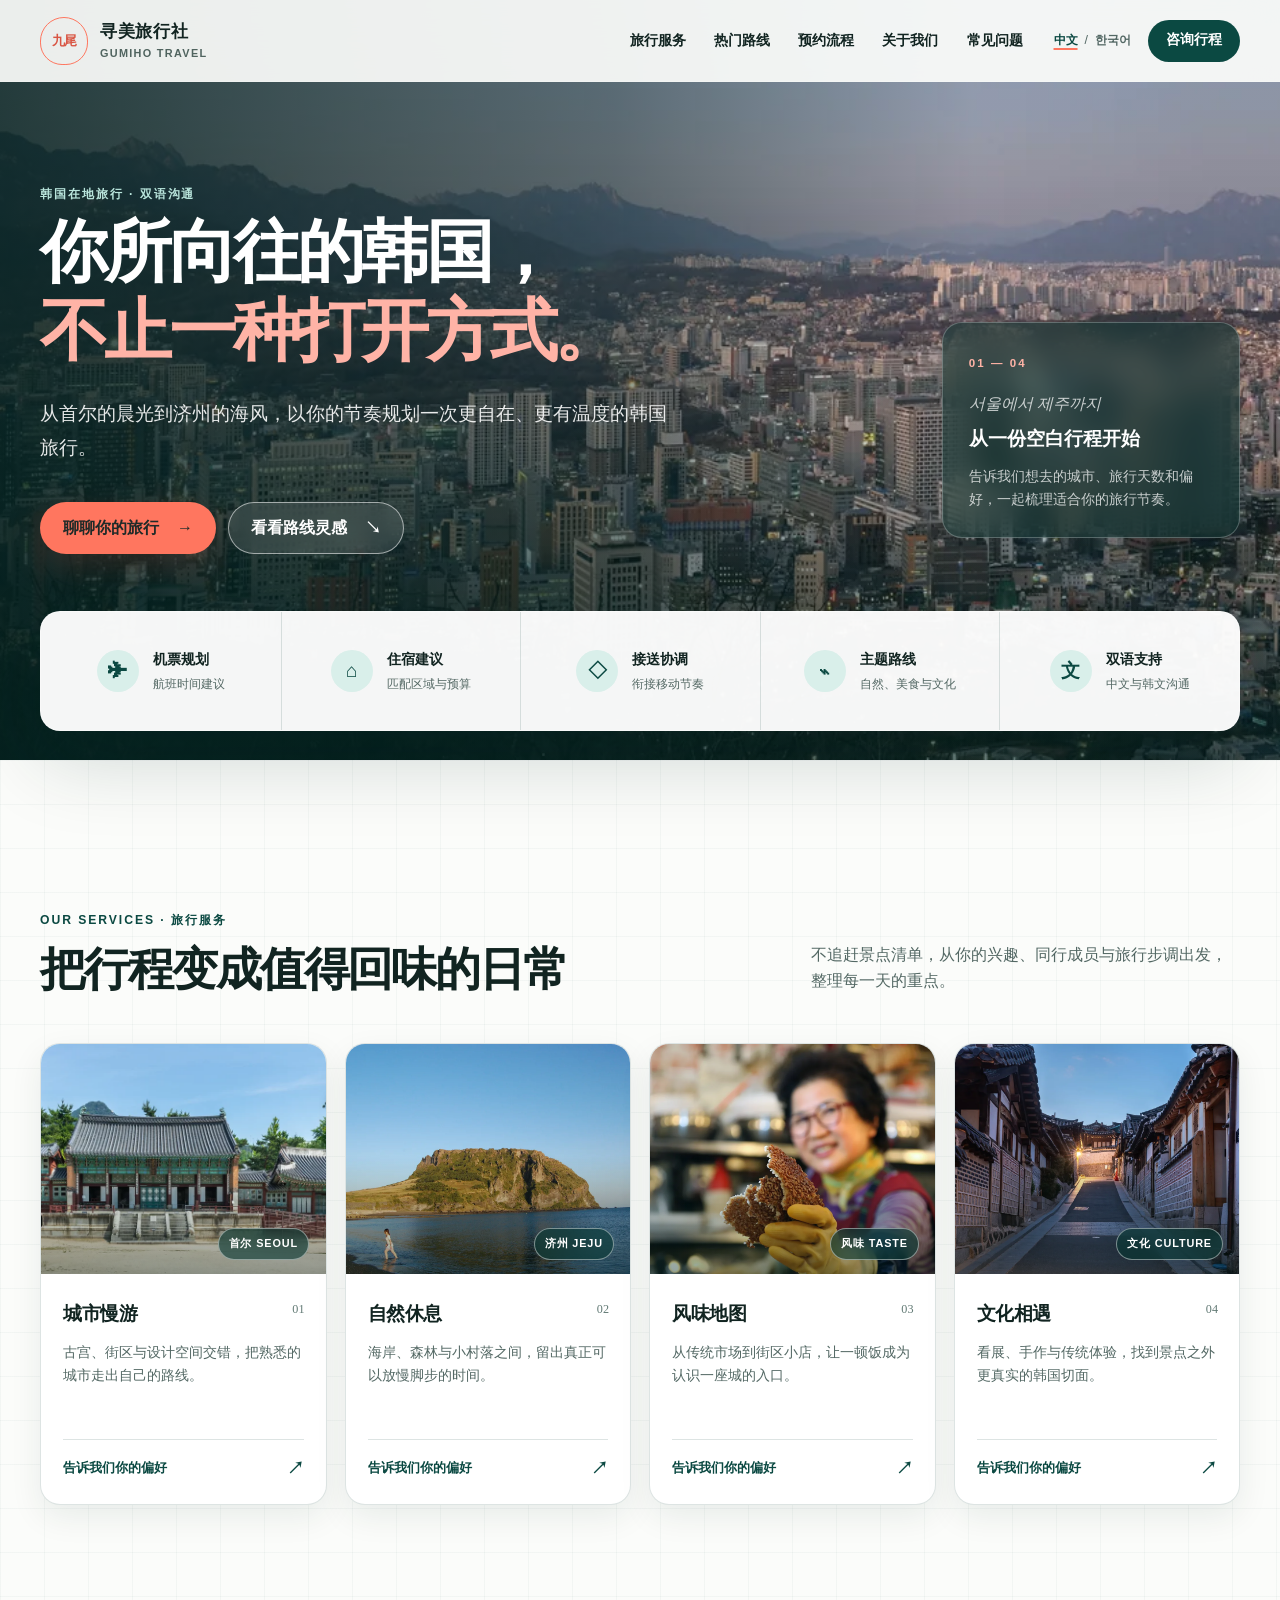
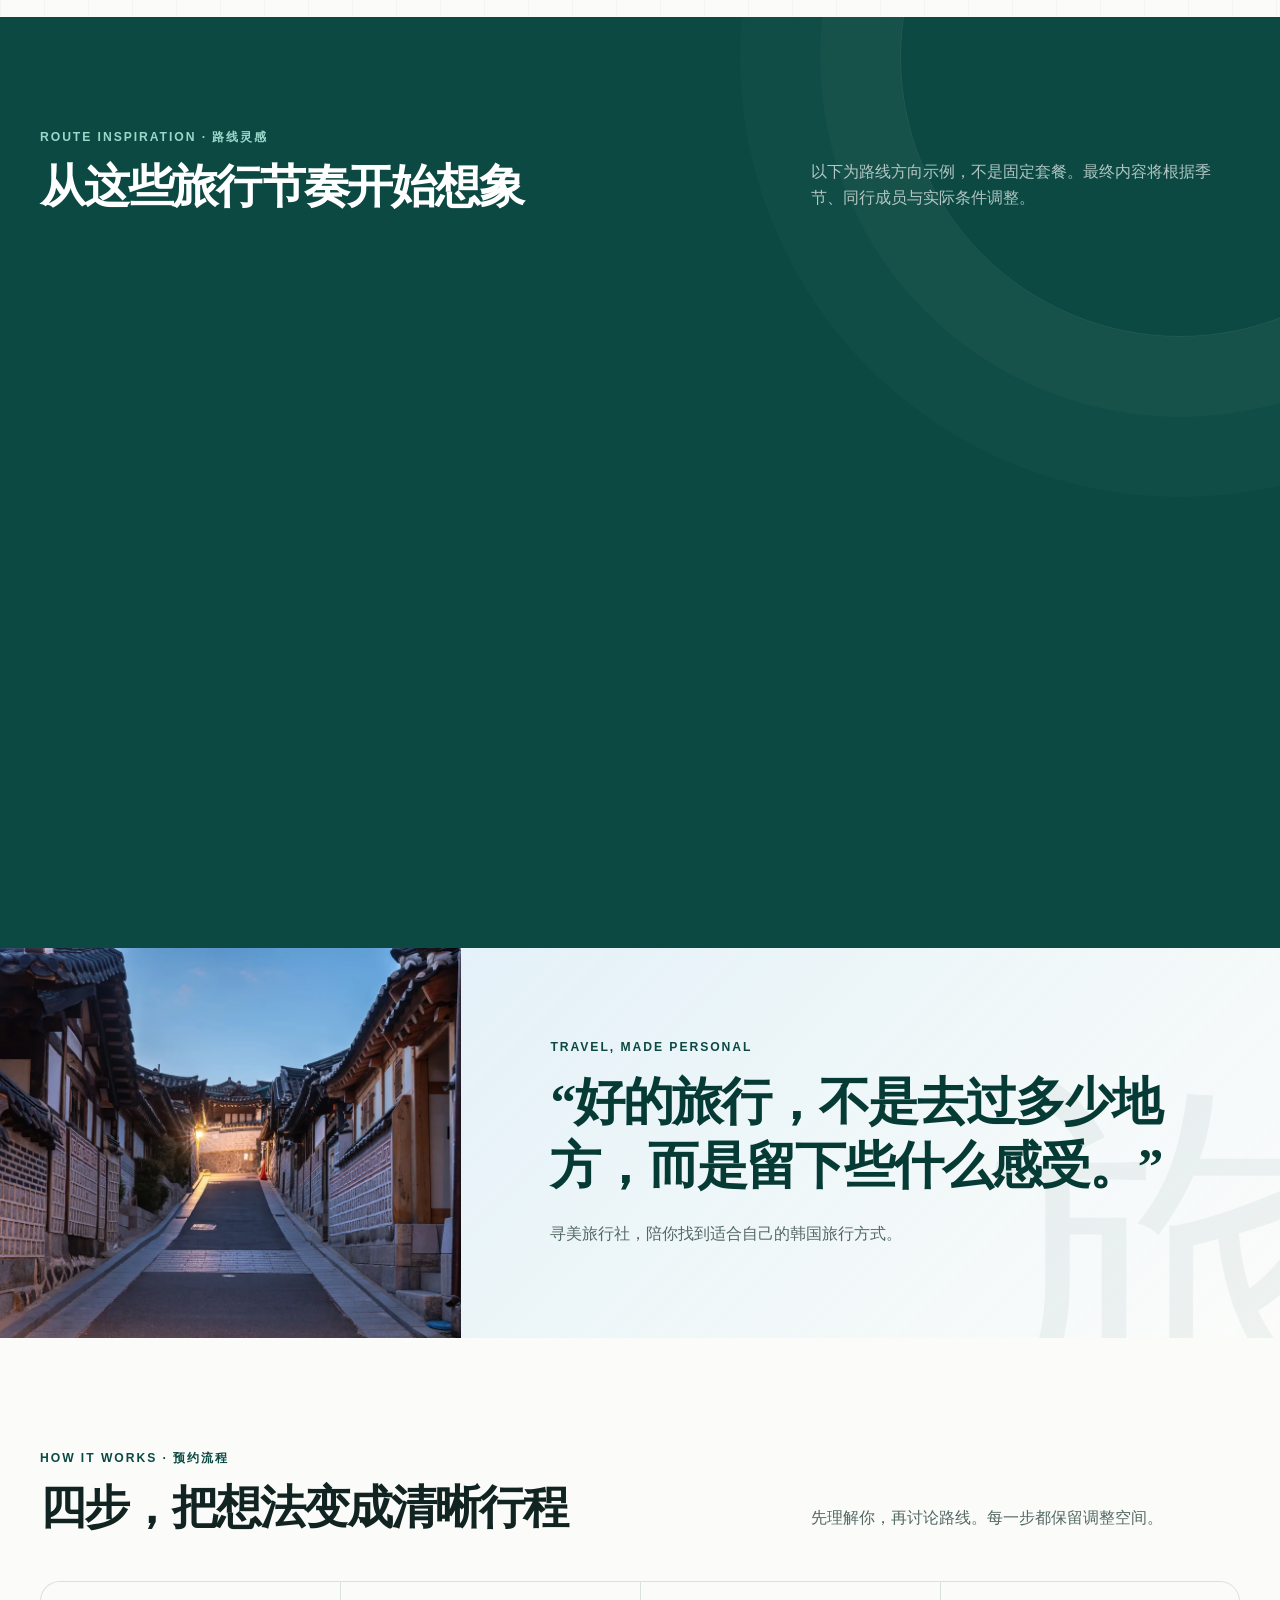
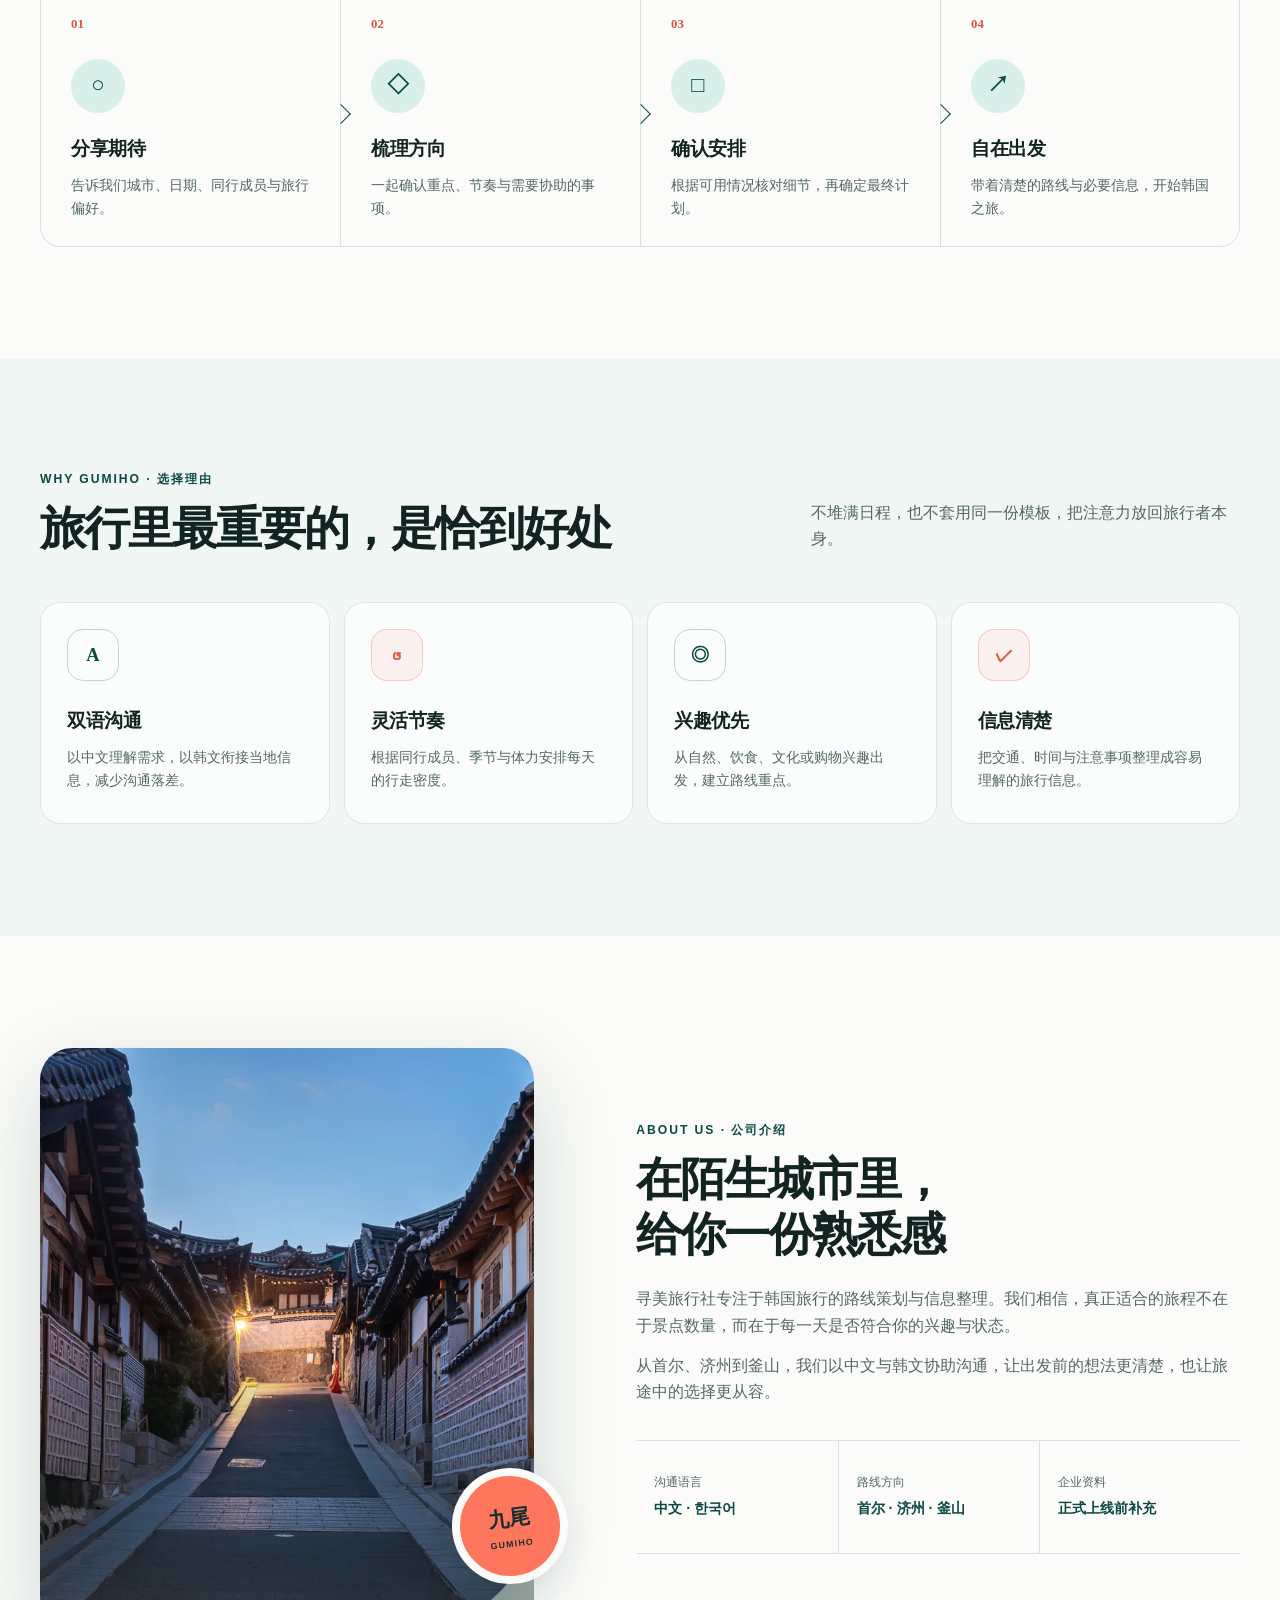
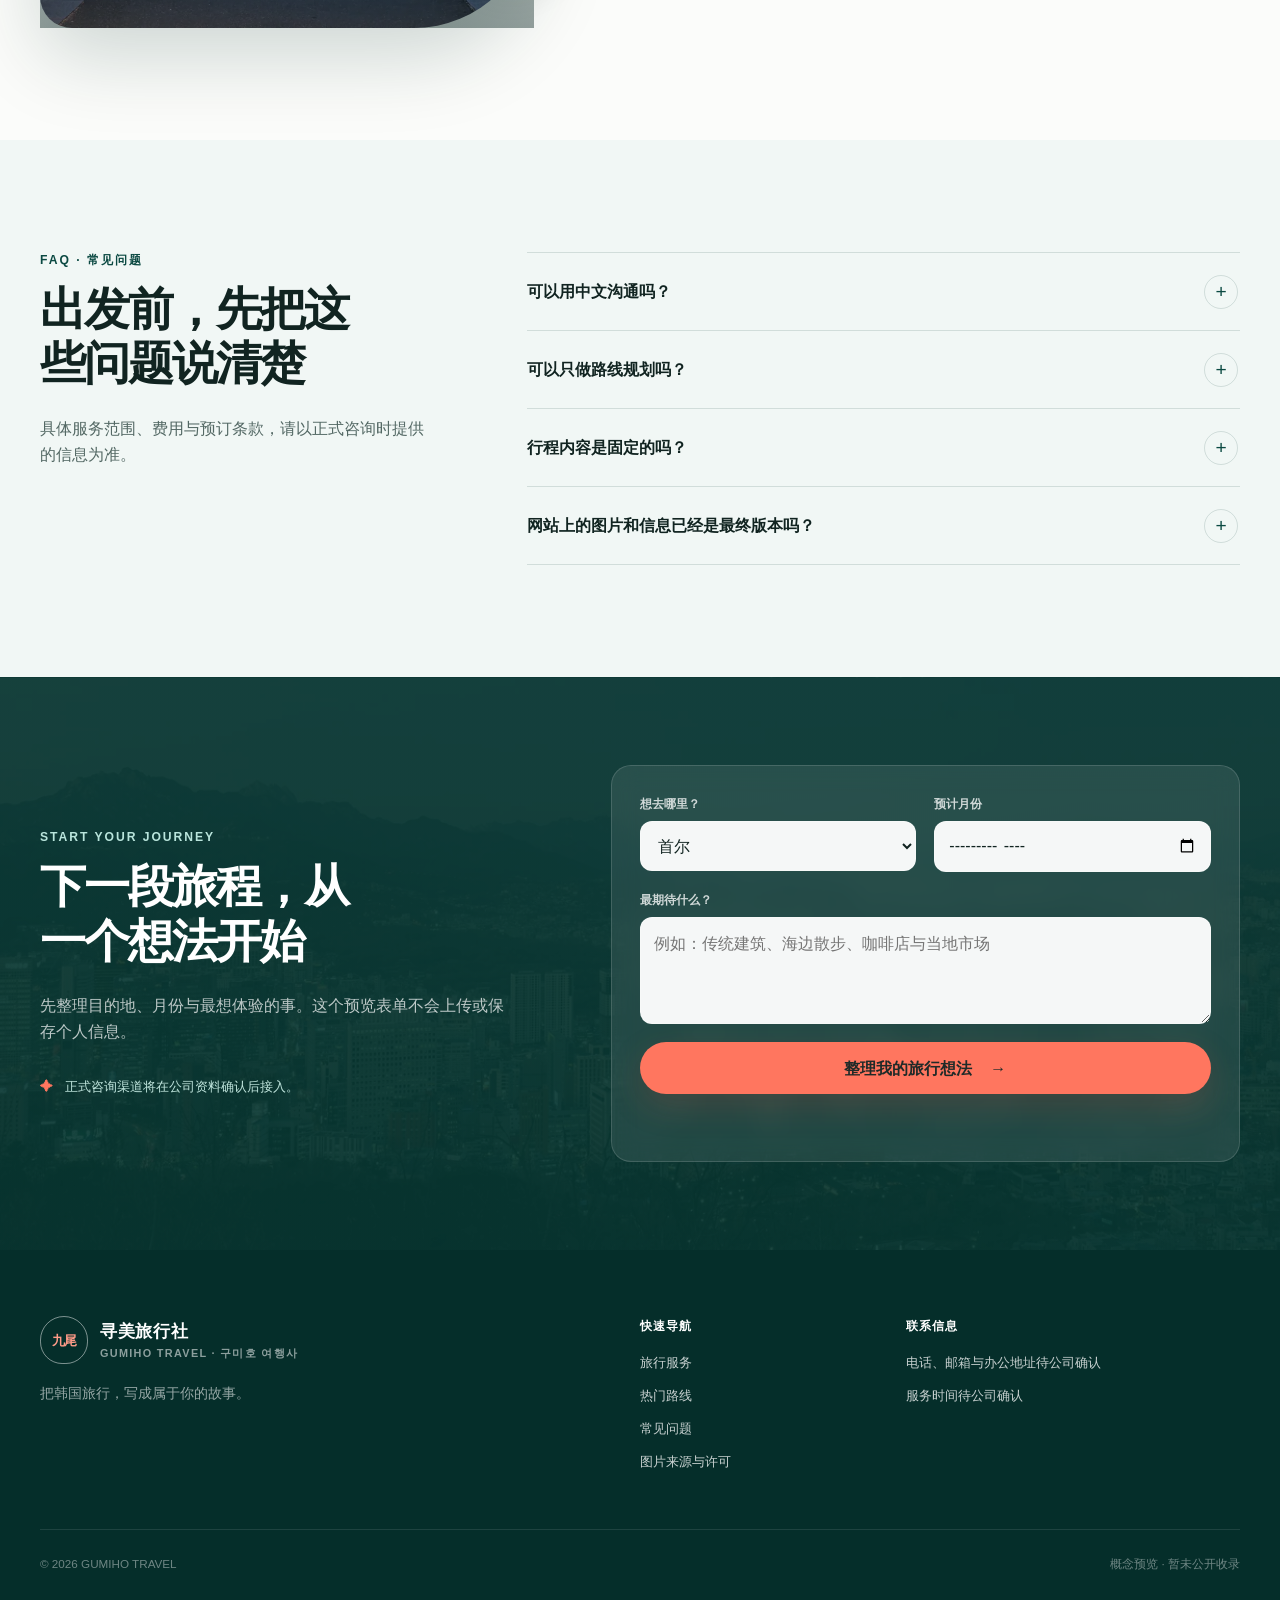
==== index.html @ 6b2706ff "Build bilingual GUMIHO travel homepage" ====
<!doctype html>
<html lang="zh-CN">
  <head>
    <meta charset="UTF-8" />
    <meta name="viewport" content="width=device-width, initial-scale=1" />
    <meta
      name="description"
      content="寻美旅行社韩国旅行概念网站：首尔、济州与釜山的双语定制行程灵感。"
    />
    <meta name="robots" content="noindex, nofollow" />
    <meta name="theme-color" content="#0b4942" />
    <title>寻美旅行社｜GUMIHO TRAVEL</title>
    <link rel="stylesheet" href="styles.css" />
    <script src="script.js" defer></script>
  </head>
  <body>
    <a class="skip-link" href="#main-content" data-i18n="skipLink">跳到主要内容</a>

    <header class="site-header" data-header>
      <div class="container header-inner">
        <a class="brand" href="#top" aria-label="寻美旅行社首页" data-i18n-aria="brandHome">
          <span class="brand-mark" aria-hidden="true">九尾</span>
          <span class="brand-copy">
            <strong data-i18n="brandName">寻美旅行社</strong>
            <span>GUMIHO TRAVEL</span>
          </span>
        </a>

        <nav class="desktop-nav" aria-label="主要导航" data-i18n-aria="mainNavigation">
          <a href="#services" data-i18n="navServices">旅行服务</a>
          <a href="#routes" data-i18n="navRoutes">热门路线</a>
          <a href="#process" data-i18n="navProcess">预约流程</a>
          <a href="#about" data-i18n="navAbout">关于我们</a>
          <a href="#faq" data-i18n="navFaq">常见问题</a>
        </nav>

        <div class="header-actions">
          <div class="language-switch" role="group" aria-label="语言选择" data-i18n-aria="languageChoice">
            <button type="button" class="language-button is-active" data-lang="zh" aria-pressed="true">
              中文
            </button>
            <span aria-hidden="true">/</span>
            <button type="button" class="language-button" data-lang="ko" aria-pressed="false">
              한국어
            </button>
          </div>
          <a class="button button--small button--dark header-cta" href="#contact" data-i18n="navConsult">
            咨询行程
          </a>
          <button
            class="menu-toggle"
            type="button"
            aria-expanded="false"
            aria-controls="mobile-menu"
            aria-label="打开菜单"
            data-i18n-aria="openMenu"
          >
            <span></span>
            <span></span>
            <span></span>
          </button>
        </div>
      </div>

      <nav class="mobile-menu" id="mobile-menu" aria-label="移动端导航" data-i18n-aria="mobileNavigation" hidden>
        <a href="#services" data-i18n="navServices">旅行服务</a>
        <a href="#routes" data-i18n="navRoutes">热门路线</a>
        <a href="#process" data-i18n="navProcess">预约流程</a>
        <a href="#about" data-i18n="navAbout">关于我们</a>
        <a href="#faq" data-i18n="navFaq">常见问题</a>
        <a href="#contact" data-i18n="navConsult">咨询行程</a>
      </nav>
    </header>

    <main id="main-content">
      <section class="hero" id="top" aria-labelledby="hero-title">
        <div class="hero-scrim"></div>
        <div class="container hero-grid">
          <div class="hero-copy reveal">
            <p class="eyebrow eyebrow--light" data-i18n="heroEyebrow">韩国在地旅行 · 双语沟通</p>
            <h1 id="hero-title">
              <span data-i18n="heroLine1">你所向往的韩国，</span>
              <span class="hero-accent" data-i18n="heroLine2">不止一种打开方式。</span>
            </h1>
            <p class="hero-lead" data-i18n="heroLead">
              从首尔的晨光到济州的海风，以你的节奏规划一次更自在、更有温度的韩国旅行。
            </p>
            <div class="hero-actions">
              <a class="button button--coral" href="#contact">
                <span data-i18n="heroPrimary">聊聊你的旅行</span>
                <span aria-hidden="true">→</span>
              </a>
              <a class="button button--glass" href="#routes">
                <span data-i18n="heroSecondary">看看路线灵感</span>
                <span aria-hidden="true">↘</span>
              </a>
            </div>
          </div>

          <aside class="hero-note reveal" aria-label="行程设计说明" data-i18n-aria="heroNoteLabel">
            <span class="hero-note__index">01 — 04</span>
            <p class="hero-note__script" aria-hidden="true">서울에서 제주까지</p>
            <strong data-i18n="heroNoteTitle">从一份空白行程开始</strong>
            <p data-i18n="heroNoteText">
              告诉我们想去的城市、旅行天数和偏好，一起梳理适合你的旅行节奏。
            </p>
          </aside>
        </div>

        <div class="container service-dock-wrap">
          <div class="service-dock" aria-label="服务概览" data-i18n-aria="serviceOverview">
            <div class="dock-item">
              <span class="dock-icon" aria-hidden="true">✈</span>
              <span><strong data-i18n="dockFlight">机票规划</strong><small data-i18n="dockFlightSub">航班时间建议</small></span>
            </div>
            <div class="dock-item">
              <span class="dock-icon" aria-hidden="true">⌂</span>
              <span><strong data-i18n="dockStay">住宿建议</strong><small data-i18n="dockStaySub">匹配区域与预算</small></span>
            </div>
            <div class="dock-item">
              <span class="dock-icon" aria-hidden="true">◇</span>
              <span><strong data-i18n="dockTransfer">接送协调</strong><small data-i18n="dockTransferSub">衔接移动节奏</small></span>
            </div>
            <div class="dock-item">
              <span class="dock-icon" aria-hidden="true">⌁</span>
              <span><strong data-i18n="dockTheme">主题路线</strong><small data-i18n="dockThemeSub">自然、美食与文化</small></span>
            </div>
            <div class="dock-item">
              <span class="dock-icon" aria-hidden="true">文</span>
              <span><strong data-i18n="dockLanguage">双语支持</strong><small data-i18n="dockLanguageSub">中文与韩文沟通</small></span>
            </div>
          </div>
        </div>
      </section>

      <section class="section section--services" id="services" aria-labelledby="services-title">
        <div class="container">
          <div class="section-heading reveal">
            <div>
              <p class="eyebrow" data-i18n="servicesEyebrow">OUR SERVICES · 旅行服务</p>
              <h2 id="services-title" data-i18n="servicesTitle">把行程变成值得回味的日常</h2>
            </div>
            <p data-i18n="servicesIntro">
              不追赶景点清单，从你的兴趣、同行成员与旅行步调出发，整理每一天的重点。
            </p>
          </div>

          <div class="service-cards">
            <article class="service-card reveal">
              <div class="service-card__image photo photo--seoul" role="img" aria-label="首尔城市风景示意图" data-i18n-aria="imageSeoul">
                <span class="image-label" data-i18n="citySeoul">首尔 SEOUL</span>
              </div>
              <div class="service-card__body">
                <span class="card-number">01</span>
                <h3 data-i18n="serviceCityTitle">城市慢游</h3>
                <p data-i18n="serviceCityText">古宫、街区与设计空间交错，把熟悉的城市走出自己的路线。</p>
                <a href="#contact" class="text-link"><span data-i18n="serviceLink">告诉我们你的偏好</span><span aria-hidden="true">↗</span></a>
              </div>
            </article>

            <article class="service-card reveal">
              <div class="service-card__image photo photo--jeju" role="img" aria-label="济州海岸风景示意图" data-i18n-aria="imageJeju">
                <span class="image-label" data-i18n="cityJeju">济州 JEJU</span>
              </div>
              <div class="service-card__body">
                <span class="card-number">02</span>
                <h3 data-i18n="serviceNatureTitle">自然休息</h3>
                <p data-i18n="serviceNatureText">海岸、森林与小村落之间，留出真正可以放慢脚步的时间。</p>
                <a href="#contact" class="text-link"><span data-i18n="serviceLink">告诉我们你的偏好</span><span aria-hidden="true">↗</span></a>
              </div>
            </article>

            <article class="service-card reveal">
              <div class="service-card__image photo photo--food" role="img" aria-label="韩国街巷与餐食氛围示意图" data-i18n-aria="imageFood">
                <span class="image-label" data-i18n="themeTaste">风味 TASTE</span>
              </div>
              <div class="service-card__body">
                <span class="card-number">03</span>
                <h3 data-i18n="serviceTasteTitle">风味地图</h3>
                <p data-i18n="serviceTasteText">从传统市场到街区小店，让一顿饭成为认识一座城的入口。</p>
                <a href="#contact" class="text-link"><span data-i18n="serviceLink">告诉我们你的偏好</span><span aria-hidden="true">↗</span></a>
              </div>
            </article>

            <article class="service-card reveal">
              <div class="service-card__image photo photo--culture" role="img" aria-label="韩国传统建筑与文化体验示意图" data-i18n-aria="imageCulture">
                <span class="image-label" data-i18n="themeCulture">文化 CULTURE</span>
              </div>
              <div class="service-card__body">
                <span class="card-number">04</span>
                <h3 data-i18n="serviceCultureTitle">文化相遇</h3>
                <p data-i18n="serviceCultureText">看展、手作与传统体验，找到景点之外更真实的韩国切面。</p>
                <a href="#contact" class="text-link"><span data-i18n="serviceLink">告诉我们你的偏好</span><span aria-hidden="true">↗</span></a>
              </div>
            </article>
          </div>
        </div>
      </section>

      <section class="section section--routes" id="routes" aria-labelledby="routes-title">
        <div class="container">
          <div class="section-heading section-heading--routes reveal">
            <div>
              <p class="eyebrow" data-i18n="routesEyebrow">ROUTE INSPIRATION · 路线灵感</p>
              <h2 id="routes-title" data-i18n="routesTitle">从这些旅行节奏开始想象</h2>
            </div>
            <p data-i18n="routesIntro">
              以下为路线方向示例，不是固定套餐。最终内容将根据季节、同行成员与实际条件调整。
            </p>
          </div>

          <div class="route-grid">
            <article class="route-card route-card--large reveal">
              <div class="route-card__image photo photo--palace" role="img" aria-label="首尔宫殿与城市路线示意图" data-i18n-aria="routeImageSeoul"></div>
              <div class="route-card__content">
                <div class="route-meta">
                  <span data-i18n="routeSeoulMeta">首尔 · 4日节奏示例</span>
                  <span>SEOUL</span>
                </div>
                <h3 data-i18n="routeSeoulTitle">城市与传统，刚好相遇</h3>
                <p data-i18n="routeSeoulText">古宫散步、街区咖啡、设计小店与汉江黄昏，在新与旧之间自由切换。</p>
                <ul class="route-tags" aria-label="路线主题" data-i18n-aria="routeThemes">
                  <li data-i18n="tagArchitecture">建筑</li>
                  <li data-i18n="tagNeighborhood">街区</li>
                  <li data-i18n="tagDesign">设计</li>
                </ul>
              </div>
            </article>

            <article class="route-card reveal">
              <div class="route-card__image photo photo--coast" role="img" aria-label="济州海岸路线示意图" data-i18n-aria="routeImageJeju"></div>
              <div class="route-card__content">
                <div class="route-meta">
                  <span data-i18n="routeJejuMeta">济州 · 4日节奏示例</span>
                  <span>JEJU</span>
                </div>
                <h3 data-i18n="routeJejuTitle">把日程交给海风</h3>
                <p data-i18n="routeJejuText">沿海散步、自然风景与安静小店，给身体和心情都留一点空白。</p>
                <ul class="route-tags" aria-label="路线主题" data-i18n-aria="routeThemes">
                  <li data-i18n="tagNature">自然</li>
                  <li data-i18n="tagWalk">徒步</li>
                  <li data-i18n="tagRelax">放松</li>
                </ul>
              </div>
            </article>

            <article class="route-card reveal">
              <div class="route-card__image photo photo--food" role="img" aria-label="韩国传统市场与美食路线示意图" data-i18n-aria="routeImageBusan"></div>
              <div class="route-card__content">
                <div class="route-meta">
                  <span data-i18n="routeBusanMeta">首尔 · 2日主题示例</span>
                  <span>SEOUL</span>
                </div>
                <h3 data-i18n="routeBusanTitle">在市场与夜色里开胃</h3>
                <p data-i18n="routeBusanText">传统市场、街区小店与夜间散步，用味觉记住首尔最鲜活的一面。</p>
                <ul class="route-tags" aria-label="路线主题" data-i18n-aria="routeThemes">
                  <li data-i18n="tagLocal">在地</li>
                  <li data-i18n="tagFood">美食</li>
                  <li data-i18n="tagMarket">市场</li>
                </ul>
              </div>
            </article>
          </div>
        </div>
      </section>

      <section class="quote-band" aria-label="品牌理念" data-i18n-aria="brandIdea">
        <div class="quote-band__image photo photo--hanok" role="img" aria-label="韩国传统建筑示意图" data-i18n-aria="imageHanok"></div>
        <div class="quote-band__content">
          <p class="eyebrow" data-i18n="quoteEyebrow">TRAVEL, MADE PERSONAL</p>
          <blockquote data-i18n="quoteText">“好的旅行，不是去过多少地方，而是留下些什么感受。”</blockquote>
          <p data-i18n="quoteSub">寻美旅行社，陪你找到适合自己的韩国旅行方式。</p>
        </div>
      </section>

      <section class="section section--process" id="process" aria-labelledby="process-title">
        <div class="container">
          <div class="section-heading reveal">
            <div>
              <p class="eyebrow" data-i18n="processEyebrow">HOW IT WORKS · 预约流程</p>
              <h2 id="process-title" data-i18n="processTitle">四步，把想法变成清晰行程</h2>
            </div>
            <p data-i18n="processIntro">先理解你，再讨论路线。每一步都保留调整空间。</p>
          </div>

          <ol class="process-list">
            <li class="process-step reveal">
              <span class="process-number">01</span>
              <span class="process-symbol" aria-hidden="true">○</span>
              <h3 data-i18n="process1Title">分享期待</h3>
              <p data-i18n="process1Text">告诉我们城市、日期、同行成员与旅行偏好。</p>
            </li>
            <li class="process-step reveal">
              <span class="process-number">02</span>
              <span class="process-symbol" aria-hidden="true">◇</span>
              <h3 data-i18n="process2Title">梳理方向</h3>
              <p data-i18n="process2Text">一起确认重点、节奏与需要协助的事项。</p>
            </li>
            <li class="process-step reveal">
              <span class="process-number">03</span>
              <span class="process-symbol" aria-hidden="true">□</span>
              <h3 data-i18n="process3Title">确认安排</h3>
              <p data-i18n="process3Text">根据可用情况核对细节，再确定最终计划。</p>
            </li>
            <li class="process-step reveal">
              <span class="process-number">04</span>
              <span class="process-symbol" aria-hidden="true">↗</span>
              <h3 data-i18n="process4Title">自在出发</h3>
              <p data-i18n="process4Text">带着清楚的路线与必要信息，开始韩国之旅。</p>
            </li>
          </ol>
        </div>
      </section>

      <section class="section section--reasons" aria-labelledby="reasons-title">
        <div class="container">
          <div class="section-heading reveal">
            <div>
              <p class="eyebrow" data-i18n="reasonsEyebrow">WHY GUMIHO · 选择理由</p>
              <h2 id="reasons-title" data-i18n="reasonsTitle">旅行里最重要的，是恰到好处</h2>
            </div>
            <p data-i18n="reasonsIntro">不堆满日程，也不套用同一份模板，把注意力放回旅行者本身。</p>
          </div>

          <div class="reason-grid">
            <article class="reason-card reveal">
              <span class="reason-icon" aria-hidden="true">A</span>
              <h3 data-i18n="reason1Title">双语沟通</h3>
              <p data-i18n="reason1Text">以中文理解需求，以韩文衔接当地信息，减少沟通落差。</p>
            </article>
            <article class="reason-card reveal">
              <span class="reason-icon" aria-hidden="true">↺</span>
              <h3 data-i18n="reason2Title">灵活节奏</h3>
              <p data-i18n="reason2Text">根据同行成员、季节与体力安排每天的行走密度。</p>
            </article>
            <article class="reason-card reveal">
              <span class="reason-icon" aria-hidden="true">◎</span>
              <h3 data-i18n="reason3Title">兴趣优先</h3>
              <p data-i18n="reason3Text">从自然、饮食、文化或购物兴趣出发，建立路线重点。</p>
            </article>
            <article class="reason-card reveal">
              <span class="reason-icon" aria-hidden="true">✓</span>
              <h3 data-i18n="reason4Title">信息清楚</h3>
              <p data-i18n="reason4Text">把交通、时间与注意事项整理成容易理解的旅行信息。</p>
            </article>
          </div>
        </div>
      </section>

      <section class="section section--about" id="about" aria-labelledby="about-title">
        <div class="container about-grid">
          <div class="about-image-wrap reveal">
            <div class="about-image photo photo--about" role="img" aria-label="首尔街区旅行氛围示意图" data-i18n-aria="imageAbout"></div>
            <div class="about-seal" aria-hidden="true">
              <span>九尾</span>
              <small>GUMIHO</small>
            </div>
          </div>
          <div class="about-copy reveal">
            <p class="eyebrow" data-i18n="aboutEyebrow">ABOUT US · 公司介绍</p>
            <h2 id="about-title" data-i18n="aboutTitle">在陌生城市里，给你一份熟悉感</h2>
            <p data-i18n="aboutText1">
              寻美旅行社专注于韩国旅行的路线策划与信息整理。我们相信，真正适合的旅程不在于景点数量，而在于每一天是否符合你的兴趣与状态。
            </p>
            <p data-i18n="aboutText2">
              从首尔、济州到釜山，我们以中文与韩文协助沟通，让出发前的想法更清楚，也让旅途中的选择更从容。
            </p>
            <div class="about-facts" aria-label="服务信息" data-i18n-aria="serviceInfo">
              <div>
                <span data-i18n="factLanguageLabel">沟通语言</span>
                <strong data-i18n="factLanguageValue">中文 · 한국어</strong>
              </div>
              <div>
                <span data-i18n="factAreaLabel">路线方向</span>
                <strong data-i18n="factAreaValue">首尔 · 济州 · 釜山</strong>
              </div>
              <div>
                <span data-i18n="factContactLabel">企业资料</span>
                <strong data-i18n="factContactValue">正式上线前补充</strong>
              </div>
            </div>
          </div>
        </div>
      </section>

      <section class="section section--faq" id="faq" aria-labelledby="faq-title">
        <div class="container faq-grid">
          <div class="faq-heading reveal">
            <p class="eyebrow" data-i18n="faqEyebrow">FAQ · 常见问题</p>
            <h2 id="faq-title" data-i18n="faqTitle">出发前，先把这些问题说清楚</h2>
            <p data-i18n="faqIntro">具体服务范围、费用与预订条款，请以正式咨询时提供的信息为准。</p>
          </div>
          <div class="faq-list reveal">
            <details>
              <summary data-i18n="faq1Question">可以用中文沟通吗？</summary>
              <p data-i18n="faq1Answer">可以。网站与咨询流程计划提供中文和韩文沟通支持，具体方式将在正式上线时公布。</p>
            </details>
            <details>
              <summary data-i18n="faq2Question">可以只做路线规划吗？</summary>
              <p data-i18n="faq2Answer">可以先说明需要协助的范围，我们会根据实际服务内容确认是否适合承接。</p>
            </details>
            <details>
              <summary data-i18n="faq3Question">行程内容是固定的吗？</summary>
              <p data-i18n="faq3Answer">不是。页面中的路线仅作灵感展示，实际安排会根据季节、可用情况和个人偏好调整。</p>
            </details>
            <details>
              <summary data-i18n="faq4Question">网站上的图片和信息已经是最终版本吗？</summary>
              <p data-i18n="faq4Answer">目前是概念预览。企业资料、联系方式、服务条款与授权图片会在正式发布前完成核对与替换。</p>
            </details>
          </div>
        </div>
      </section>

      <section class="section section--contact" id="contact" aria-labelledby="contact-title">
        <div class="container contact-shell reveal">
          <div class="contact-copy">
            <p class="eyebrow eyebrow--light" data-i18n="contactEyebrow">START YOUR JOURNEY</p>
            <h2 id="contact-title" data-i18n="contactTitle">下一段旅程，从一个想法开始</h2>
            <p data-i18n="contactText">
              先整理目的地、月份与最想体验的事。这个预览表单不会上传或保存个人信息。
            </p>
            <div class="contact-note">
              <span aria-hidden="true">✦</span>
              <span data-i18n="contactNote">正式咨询渠道将在公司资料确认后接入。</span>
            </div>
          </div>

          <form class="inquiry-form" id="inquiry-form">
            <div class="form-field">
              <label for="destination" data-i18n="formDestination">想去哪里？</label>
              <select id="destination" name="destination">
                <option value="seoul" data-i18n="formDestinationSeoul">首尔</option>
                <option value="jeju" data-i18n="formDestinationJeju">济州</option>
                <option value="busan" data-i18n="formDestinationBusan">釜山</option>
                <option value="multi" data-i18n="formDestinationMulti">多城市</option>
                <option value="unsure" data-i18n="formDestinationUnsure">还没决定</option>
              </select>
            </div>
            <div class="form-field">
              <label for="travel-month" data-i18n="formMonth">预计月份</label>
              <input id="travel-month" name="travel-month" type="month" />
            </div>
            <div class="form-field form-field--wide">
              <label for="interests" data-i18n="formInterests">最期待什么？</label>
              <textarea
                id="interests"
                name="interests"
                rows="3"
                maxlength="180"
                placeholder="例如：传统建筑、海边散步、咖啡店与当地市场"
                data-i18n-placeholder="formInterestsPlaceholder"
              ></textarea>
            </div>
            <button class="button button--coral form-submit" type="submit">
              <span data-i18n="formSubmit">整理我的旅行想法</span>
              <span aria-hidden="true">→</span>
            </button>
            <p class="form-status" id="form-status" role="status" aria-live="polite"></p>
          </form>
        </div>
      </section>
    </main>

    <footer class="site-footer">
      <div class="container footer-grid">
        <div>
          <a class="brand brand--footer" href="#top" aria-label="寻美旅行社首页" data-i18n-aria="brandHome">
            <span class="brand-mark brand-mark--footer" aria-hidden="true">九尾</span>
            <span class="brand-copy">
              <strong data-i18n="brandName">寻美旅行社</strong>
              <span>GUMIHO TRAVEL · 구미호 여행사</span>
            </span>
          </a>
          <p class="footer-tagline" data-i18n="footerTagline">把韩国旅行，写成属于你的故事。</p>
        </div>
        <div class="footer-column">
          <strong data-i18n="footerNavigate">快速导航</strong>
          <a href="#services" data-i18n="navServices">旅行服务</a>
          <a href="#routes" data-i18n="navRoutes">热门路线</a>
          <a href="#faq" data-i18n="navFaq">常见问题</a>
          <a href="ATTRIBUTIONS.md" data-i18n="footerCredits">图片来源与许可</a>
        </div>
        <div class="footer-column">
          <strong data-i18n="footerContact">联系信息</strong>
          <span data-i18n="footerContactPending">电话、邮箱与办公地址待公司确认</span>
          <span data-i18n="footerHoursPending">服务时间待公司确认</span>
        </div>
      </div>
      <div class="container footer-bottom">
        <span>© <span id="current-year"></span> GUMIHO TRAVEL</span>
        <span data-i18n="footerPreview">概念预览 · 暂未公开收录</span>
      </div>
    </footer>
  </body>
</html>
---- styles.css ----
/*
 * Image assets live in assets/images/ and are intentionally centralized here.
 * Replace these variables with the company's licensed final photography before launch.
 */
:root {
  --ink: #112421;
  --ink-soft: #536864;
  --paper: #fbfcfa;
  --paper-soft: #f1f7f5;
  --jade: #0b4942;
  --jade-deep: #063a35;
  --jade-light: #d9efea;
  --coral: #ff765f;
  --coral-deep: #d95543;
  --sky: #dfeff8;
  --line: rgba(14, 65, 59, 0.14);
  --white: #ffffff;
  --shadow-sm: 0 12px 32px rgba(8, 48, 43, 0.08);
  --shadow-lg: 0 28px 80px rgba(4, 44, 40, 0.18);
  --radius-sm: 12px;
  --radius-md: 20px;
  --radius-lg: 32px;
  --container: 1200px;
  --header-height: 82px;

  --image-hero: url("assets/images/seoul-hero.webp");
  --image-seoul: url("assets/images/gyeongbokgung.webp");
  --image-jeju: url("assets/images/jeju-seongsan.webp");
  --image-food: url("assets/images/gwangjang-market.webp");
  --image-culture: url("assets/images/bukchon-hanok.webp");
}

*,
*::before,
*::after {
  box-sizing: border-box;
}

html {
  scroll-behavior: smooth;
  scroll-padding-top: calc(var(--header-height) + 20px);
}

body {
  margin: 0;
  min-width: 320px;
  background: var(--paper);
  color: var(--ink);
  font-family:
    "Pretendard", "Noto Sans KR", "Noto Sans SC", "Microsoft YaHei",
    "Malgun Gothic", -apple-system, BlinkMacSystemFont, "Segoe UI", sans-serif;
  font-size: 1rem;
  line-height: 1.65;
  -webkit-font-smoothing: antialiased;
  text-rendering: optimizeLegibility;
}

body.menu-open {
  overflow: hidden;
}

a {
  color: inherit;
  text-decoration: none;
}

button,
input,
select,
textarea {
  color: inherit;
  font: inherit;
}

button,
select {
  cursor: pointer;
}

img {
  max-width: 100%;
}

:focus-visible {
  outline: 3px solid rgba(255, 118, 95, 0.82);
  outline-offset: 4px;
}

.skip-link {
  position: fixed;
  z-index: 999;
  top: 12px;
  left: 12px;
  padding: 10px 16px;
  border-radius: 8px;
  background: var(--ink);
  color: var(--white);
  transform: translateY(-150%);
  transition: transform 180ms ease;
}

.skip-link:focus {
  transform: translateY(0);
}

.container {
  width: min(calc(100% - 48px), var(--container));
  margin-inline: auto;
}

.site-header {
  position: fixed;
  z-index: 100;
  inset: 0 0 auto;
  height: var(--header-height);
  border-bottom: 1px solid rgba(255, 255, 255, 0.16);
  background: rgba(251, 252, 250, 0.93);
  backdrop-filter: blur(18px);
  transition:
    box-shadow 180ms ease,
    background-color 180ms ease;
}

.site-header.is-scrolled {
  background: rgba(251, 252, 250, 0.98);
  box-shadow: 0 8px 28px rgba(8, 53, 48, 0.09);
}

.header-inner {
  display: flex;
  height: 100%;
  align-items: center;
  justify-content: space-between;
  gap: 28px;
}

.brand {
  display: inline-flex;
  flex: 0 0 auto;
  align-items: center;
  gap: 12px;
}

.brand-mark {
  display: grid;
  width: 48px;
  height: 48px;
  place-items: center;
  border: 1px solid var(--coral);
  border-radius: 50% 50% 46% 46%;
  color: var(--coral-deep);
  font-family: Georgia, "Times New Roman", serif;
  font-size: 0.82rem;
  font-weight: 700;
  letter-spacing: -0.08em;
}

.brand-copy {
  display: flex;
  flex-direction: column;
  line-height: 1.15;
}

.brand-copy strong {
  font-size: 1.08rem;
  letter-spacing: 0.04em;
}

.brand-copy span {
  margin-top: 5px;
  color: #50645f;
  font-size: 0.68rem;
  font-weight: 700;
  letter-spacing: 0.12em;
}

.desktop-nav {
  display: flex;
  align-items: center;
  gap: clamp(18px, 2.2vw, 32px);
  margin-left: auto;
  font-size: 0.9rem;
  font-weight: 700;
}

.desktop-nav a {
  position: relative;
  padding-block: 9px;
}

.desktop-nav a::after {
  position: absolute;
  right: 0;
  bottom: 4px;
  left: 0;
  height: 2px;
  background: var(--coral);
  content: "";
  transform: scaleX(0);
  transform-origin: right;
  transition: transform 180ms ease;
}

.desktop-nav a:hover::after,
.desktop-nav a:focus-visible::after {
  transform: scaleX(1);
  transform-origin: left;
}

.header-actions {
  display: flex;
  flex: 0 0 auto;
  align-items: center;
  gap: 14px;
}

.language-switch {
  display: flex;
  align-items: center;
  gap: 4px;
  color: #536864;
  font-size: 0.78rem;
}

.language-button {
  min-width: 30px;
  padding: 6px 3px;
  border: 0;
  background: transparent;
  color: inherit;
  font-weight: 700;
}

.language-button.is-active {
  color: var(--jade);
  text-decoration: underline;
  text-decoration-color: var(--coral);
  text-decoration-thickness: 2px;
  text-underline-offset: 4px;
}

.button {
  display: inline-flex;
  min-height: 52px;
  align-items: center;
  justify-content: center;
  gap: 18px;
  padding: 13px 22px;
  border: 1px solid transparent;
  border-radius: 999px;
  font-weight: 800;
  line-height: 1.2;
  transition:
    transform 180ms ease,
    box-shadow 180ms ease,
    background-color 180ms ease,
    border-color 180ms ease;
}

.button:hover {
  transform: translateY(-2px);
}

.button--small {
  min-height: 42px;
  padding: 10px 17px;
  font-size: 0.86rem;
}

.button--dark {
  background: var(--jade);
  color: var(--white);
}

.button--dark:hover {
  background: var(--jade-deep);
  box-shadow: 0 10px 24px rgba(5, 61, 55, 0.2);
}

.button--coral {
  background: var(--coral);
  color: #1f2a28;
  box-shadow: 0 12px 32px rgba(178, 70, 52, 0.22);
}

.button--coral:hover {
  background: #ff8a76;
  box-shadow: 0 16px 34px rgba(178, 70, 52, 0.28);
}

.button--glass {
  border-color: rgba(255, 255, 255, 0.54);
  background: rgba(255, 255, 255, 0.1);
  color: var(--white);
  backdrop-filter: blur(10px);
}

.button--glass:hover {
  background: rgba(255, 255, 255, 0.19);
}

.menu-toggle {
  display: none;
  width: 46px;
  height: 46px;
  padding: 11px;
  border: 0;
  border-radius: 50%;
  background: var(--jade);
}

.menu-toggle span {
  display: block;
  width: 100%;
  height: 2px;
  margin: 4px 0;
  background: var(--white);
  transition:
    transform 180ms ease,
    opacity 180ms ease;
}

.menu-toggle[aria-expanded="true"] span:first-child {
  transform: translateY(6px) rotate(45deg);
}

.menu-toggle[aria-expanded="true"] span:nth-child(2) {
  opacity: 0;
}

.menu-toggle[aria-expanded="true"] span:last-child {
  transform: translateY(-6px) rotate(-45deg);
}

.mobile-menu {
  position: fixed;
  z-index: 99;
  inset: var(--header-height) 0 0;
  padding: 32px 24px 44px;
  background: var(--paper);
  overflow-y: auto;
  overscroll-behavior: contain;
}

.mobile-menu[hidden] {
  display: none;
}

.mobile-menu a {
  display: flex;
  align-items: center;
  justify-content: space-between;
  padding: 17px 6px;
  border-bottom: 1px solid var(--line);
  font-size: 1.08rem;
  font-weight: 800;
}

.mobile-menu a::after {
  color: var(--coral);
  content: "↗";
}

.hero {
  position: relative;
  min-height: 760px;
  padding-top: var(--header-height);
  background-color: #143f3c;
  background-image: var(--image-hero);
  background-position: 50% 54%;
  background-size: cover;
  color: var(--white);
}

.hero-scrim {
  position: absolute;
  inset: 0;
  background:
    linear-gradient(90deg, rgba(4, 34, 32, 0.82) 0%, rgba(4, 34, 32, 0.45) 48%, rgba(4, 34, 32, 0.06) 76%),
    linear-gradient(0deg, rgba(4, 38, 35, 0.55) 0%, rgba(4, 38, 35, 0) 48%);
}

.hero-grid {
  position: relative;
  z-index: 1;
  display: grid;
  min-height: 590px;
  grid-template-columns: minmax(0, 1.45fr) minmax(260px, 0.55fr);
  align-items: center;
  gap: clamp(56px, 9vw, 128px);
  padding-block: 78px 92px;
}

.hero-copy {
  max-width: 720px;
}

.eyebrow {
  margin: 0 0 14px;
  color: var(--jade);
  font-size: 0.76rem;
  font-weight: 900;
  letter-spacing: 0.16em;
  line-height: 1.4;
  text-transform: uppercase;
}

.eyebrow--light {
  color: #b9e5dc;
}

.hero h1 {
  max-width: 780px;
  margin: 0;
  font-family:
    "Noto Serif KR", "Songti SC", SimSun, Georgia, serif;
  font-size: clamp(2.8rem, 5.3vw, 5.2rem);
  font-weight: 800;
  letter-spacing: -0.055em;
  line-height: 1.07;
  text-wrap: balance;
}

.hero h1 > span {
  display: block;
}

.hero-accent {
  margin-top: 6px;
  color: #ffb3a6;
}

.hero-lead {
  max-width: 630px;
  margin: 28px 0 0;
  color: rgba(255, 255, 255, 0.89);
  font-size: clamp(1rem, 1.7vw, 1.2rem);
  line-height: 1.8;
}

.hero-actions {
  display: flex;
  flex-wrap: wrap;
  gap: 12px;
  margin-top: 36px;
}

.hero-note {
  align-self: end;
  margin-bottom: 42px;
  padding: 26px;
  border: 1px solid rgba(255, 255, 255, 0.25);
  border-radius: var(--radius-md);
  background: rgba(5, 51, 47, 0.48);
  box-shadow: var(--shadow-lg);
  backdrop-filter: blur(14px);
}

.hero-note__index {
  color: #ffb3a6;
  font-size: 0.72rem;
  font-weight: 900;
  letter-spacing: 0.18em;
}

.hero-note__script {
  margin: 16px 0 6px;
  color: rgba(255, 255, 255, 0.74);
  font-family: Georgia, serif;
  font-size: 1rem;
  font-style: italic;
}

.hero-note strong {
  display: block;
  font-size: 1.18rem;
}

.hero-note > p:last-child {
  margin: 10px 0 0;
  color: rgba(255, 255, 255, 0.75);
  font-size: 0.88rem;
}

.service-dock-wrap {
  position: relative;
  z-index: 2;
}

.service-dock {
  position: absolute;
  right: 0;
  bottom: -59px;
  left: 0;
  display: grid;
  grid-template-columns: repeat(5, 1fr);
  overflow: hidden;
  border: 1px solid rgba(255, 255, 255, 0.4);
  border-radius: var(--radius-md);
  background: rgba(255, 255, 255, 0.96);
  color: var(--ink);
  box-shadow: var(--shadow-lg);
}

.dock-item {
  display: flex;
  min-height: 118px;
  align-items: center;
  justify-content: center;
  gap: 14px;
  padding: 20px 16px;
}

.dock-item + .dock-item {
  border-left: 1px solid var(--line);
}

.dock-icon {
  display: grid;
  width: 42px;
  height: 42px;
  flex: 0 0 auto;
  place-items: center;
  border-radius: 50%;
  background: var(--jade-light);
  color: var(--jade);
  font-size: 1.2rem;
  font-weight: 900;
}

.dock-item > span:last-child {
  display: flex;
  flex-direction: column;
}

.dock-item strong {
  font-size: 0.9rem;
}

.dock-item small {
  margin-top: 3px;
  color: var(--ink-soft);
  font-size: 0.72rem;
}

.section {
  position: relative;
  padding-block: 112px;
}

.section-heading {
  display: grid;
  grid-template-columns: minmax(0, 1.25fr) minmax(260px, 0.75fr);
  align-items: end;
  gap: 56px;
  margin-bottom: 46px;
}

.section-heading h2,
.about-copy h2,
.faq-heading h2,
.contact-copy h2 {
  max-width: 760px;
  margin: 0;
  font-family:
    "Noto Serif KR", "Songti SC", SimSun, Georgia, serif;
  font-size: clamp(2rem, 3.6vw, 3.35rem);
  letter-spacing: -0.045em;
  line-height: 1.18;
  text-wrap: balance;
}

.section-heading > p {
  margin: 0 0 4px;
  color: var(--ink-soft);
  font-size: 0.98rem;
}

.section--services {
  padding-top: 152px;
  background:
    linear-gradient(rgba(11, 73, 66, 0.035) 1px, transparent 1px),
    linear-gradient(90deg, rgba(11, 73, 66, 0.035) 1px, transparent 1px),
    var(--paper);
  background-size: 44px 44px;
}

.service-cards {
  display: grid;
  grid-template-columns: repeat(4, 1fr);
  gap: 18px;
}

.service-card {
  overflow: hidden;
  border: 1px solid var(--line);
  border-radius: var(--radius-md);
  background: var(--white);
  box-shadow: var(--shadow-sm);
  transition:
    transform 240ms ease,
    box-shadow 240ms ease;
}

.service-card:hover {
  transform: translateY(-6px);
  box-shadow: 0 20px 45px rgba(8, 48, 43, 0.14);
}

.photo {
  background-color: #cbd9d5;
  background-position: center;
  background-size: cover;
}

.photo--seoul,
.photo--palace {
  background-image: var(--image-seoul);
}

.photo--jeju,
.photo--coast {
  background-image: var(--image-jeju);
}

.photo--food,
.photo--busan {
  background-image: var(--image-food);
}

.photo--culture,
.photo--hanok,
.photo--about {
  background-image: var(--image-culture);
}

.service-card__image {
  position: relative;
  height: 230px;
  background-position: center;
  transition: transform 500ms ease;
}

.service-card:hover .service-card__image {
  transform: scale(1.025);
}

.service-card__image::after,
.route-card__image::after,
.about-image::after {
  position: absolute;
  inset: 0;
  background: linear-gradient(180deg, transparent 48%, rgba(4, 32, 29, 0.42));
  content: "";
}

.image-label {
  position: absolute;
  z-index: 1;
  right: 16px;
  bottom: 14px;
  padding: 6px 10px;
  border: 1px solid rgba(255, 255, 255, 0.44);
  border-radius: 999px;
  background: rgba(7, 55, 50, 0.62);
  color: var(--white);
  font-size: 0.68rem;
  font-weight: 900;
  letter-spacing: 0.08em;
  backdrop-filter: blur(8px);
}

.service-card__body {
  position: relative;
  padding: 24px 22px 22px;
}

.card-number {
  position: absolute;
  top: 25px;
  right: 21px;
  color: #627a75;
  font-family: Georgia, serif;
  font-size: 0.76rem;
}

.service-card h3,
.route-card h3,
.process-step h3,
.reason-card h3 {
  margin: 0;
  font-size: 1.18rem;
  letter-spacing: -0.02em;
}

.service-card p {
  min-height: 76px;
  margin: 11px 0 22px;
  color: var(--ink-soft);
  font-size: 0.9rem;
}

.text-link {
  display: flex;
  align-items: center;
  justify-content: space-between;
  padding-top: 14px;
  border-top: 1px solid var(--line);
  color: var(--jade);
  font-size: 0.8rem;
  font-weight: 900;
}

.text-link span:last-child {
  font-size: 1.08rem;
}

.section--routes {
  overflow: hidden;
  background: var(--jade);
  color: var(--white);
}

.section--routes::before {
  position: absolute;
  top: -240px;
  right: -180px;
  width: 560px;
  height: 560px;
  border: 1px solid rgba(255, 255, 255, 0.09);
  border-radius: 50%;
  box-shadow:
    0 0 0 80px rgba(255, 255, 255, 0.025),
    0 0 0 160px rgba(255, 255, 255, 0.018);
  content: "";
}

.section-heading--routes .eyebrow {
  color: #9ad8cb;
}

.section-heading--routes > p {
  color: rgba(255, 255, 255, 0.68);
}

.route-grid {
  display: grid;
  grid-template-columns: 1.18fr 0.82fr;
  gap: 18px;
}

.route-card {
  display: grid;
  min-height: 260px;
  grid-template-columns: minmax(210px, 0.9fr) 1fr;
  overflow: hidden;
  border: 1px solid rgba(255, 255, 255, 0.12);
  border-radius: var(--radius-md);
  background: rgba(255, 255, 255, 0.07);
  transition:
    background-color 220ms ease,
    transform 220ms ease;
}

.route-card:hover {
  background: rgba(255, 255, 255, 0.11);
  transform: translateY(-3px);
}

.route-card--large {
  grid-row: span 2;
  grid-template-columns: 1fr;
}

.route-card__image {
  position: relative;
  min-height: 238px;
}

.route-card--large .route-card__image {
  min-height: 330px;
}

.route-card__content {
  padding: 25px 24px;
}

.route-meta {
  display: flex;
  justify-content: space-between;
  gap: 12px;
  margin-bottom: 14px;
  color: #a6d8ce;
  font-size: 0.7rem;
  font-weight: 900;
  letter-spacing: 0.1em;
  text-transform: uppercase;
}

.route-card h3 {
  font-family:
    "Noto Serif KR", "Songti SC", SimSun, Georgia, serif;
  font-size: 1.5rem;
}

.route-card p {
  margin: 12px 0 20px;
  color: rgba(255, 255, 255, 0.72);
  font-size: 0.9rem;
}

.route-tags {
  display: flex;
  flex-wrap: wrap;
  gap: 7px;
  margin: 0;
  padding: 0;
  list-style: none;
}

.route-tags li {
  padding: 5px 10px;
  border: 1px solid rgba(255, 255, 255, 0.18);
  border-radius: 999px;
  color: rgba(255, 255, 255, 0.82);
  font-size: 0.7rem;
}

.quote-band {
  display: grid;
  min-height: 390px;
  grid-template-columns: minmax(280px, 0.72fr) minmax(0, 1.28fr);
}

.quote-band__image {
  min-height: 390px;
}

.quote-band__content {
  position: relative;
  display: flex;
  flex-direction: column;
  align-items: flex-start;
  justify-content: center;
  overflow: hidden;
  padding: 56px clamp(34px, 7vw, 100px);
  background:
    linear-gradient(135deg, rgba(223, 239, 248, 0.8), rgba(251, 252, 250, 0.94)),
    var(--paper);
}

.quote-band__content::after {
  position: absolute;
  right: -64px;
  bottom: -92px;
  color: rgba(11, 73, 66, 0.05);
  content: "旅";
  font-family: Georgia, serif;
  font-size: 22rem;
  line-height: 1;
}

.quote-band blockquote {
  position: relative;
  z-index: 1;
  max-width: 760px;
  margin: 0;
  color: var(--jade-deep);
  font-family:
    "Noto Serif KR", "Songti SC", SimSun, Georgia, serif;
  font-size: clamp(2rem, 4vw, 4rem);
  font-weight: 800;
  letter-spacing: -0.04em;
  line-height: 1.25;
  text-wrap: balance;
}

.quote-band__content > p:last-child {
  position: relative;
  z-index: 1;
  margin: 23px 0 0;
  color: var(--ink-soft);
}

.section--process {
  background: var(--paper);
}

.process-list {
  display: grid;
  grid-template-columns: repeat(4, 1fr);
  margin: 0;
  padding: 0;
  list-style: none;
  counter-reset: step;
}

.process-step {
  position: relative;
  min-height: 255px;
  padding: 28px 30px 26px;
  border-top: 1px solid var(--line);
  border-bottom: 1px solid var(--line);
}

.process-step:first-child {
  border-left: 1px solid var(--line);
  border-radius: var(--radius-md) 0 0 var(--radius-md);
}

.process-step:last-child {
  border-right: 1px solid var(--line);
  border-radius: 0 var(--radius-md) var(--radius-md) 0;
}

.process-step + .process-step {
  border-left: 1px solid var(--line);
}

.process-step:not(:last-child)::after {
  position: absolute;
  z-index: 2;
  top: 50%;
  right: -8px;
  width: 14px;
  height: 14px;
  border-top: 1px solid var(--jade);
  border-right: 1px solid var(--jade);
  background: var(--paper);
  content: "";
  transform: translateY(-50%) rotate(45deg);
}

.process-number {
  color: var(--coral-deep);
  font-family: Georgia, serif;
  font-size: 0.8rem;
  font-weight: 700;
}

.process-symbol {
  display: grid;
  width: 54px;
  height: 54px;
  margin: 22px 0 20px;
  place-items: center;
  border-radius: 50%;
  background: var(--jade-light);
  color: var(--jade);
  font-size: 1.38rem;
  font-weight: 900;
}

.process-step p {
  margin: 10px 0 0;
  color: var(--ink-soft);
  font-size: 0.87rem;
}

.section--reasons {
  background: var(--paper-soft);
}

.reason-grid {
  display: grid;
  grid-template-columns: repeat(4, 1fr);
  gap: 14px;
}

.reason-card {
  min-height: 222px;
  padding: 26px;
  border: 1px solid rgba(11, 73, 66, 0.12);
  border-radius: var(--radius-md);
  background: rgba(255, 255, 255, 0.72);
}

.reason-icon {
  display: grid;
  width: 52px;
  height: 52px;
  margin-bottom: 24px;
  place-items: center;
  border: 1px solid rgba(11, 73, 66, 0.22);
  border-radius: 16px;
  color: var(--jade);
  font-family: Georgia, serif;
  font-size: 1.15rem;
  font-weight: 800;
}

.reason-card:nth-child(2n) .reason-icon {
  border-color: rgba(255, 118, 95, 0.35);
  background: rgba(255, 118, 95, 0.08);
  color: var(--coral-deep);
}

.reason-card p {
  margin: 10px 0 0;
  color: var(--ink-soft);
  font-size: 0.88rem;
}

.section--about {
  overflow: hidden;
}

.about-grid {
  display: grid;
  grid-template-columns: minmax(340px, 0.9fr) minmax(0, 1.1fr);
  align-items: center;
  gap: clamp(48px, 8vw, 104px);
}

.about-image-wrap {
  position: relative;
}

.about-image {
  position: relative;
  min-height: 580px;
  border-radius: var(--radius-lg) var(--radius-lg) 120px var(--radius-lg);
  box-shadow: var(--shadow-lg);
}

.about-seal {
  position: absolute;
  right: -34px;
  bottom: 44px;
  display: grid;
  width: 116px;
  height: 116px;
  place-items: center;
  align-content: center;
  border: 8px solid var(--paper);
  border-radius: 50%;
  background: var(--coral);
  color: #16302d;
  box-shadow: var(--shadow-sm);
  transform: rotate(-7deg);
}

.about-seal span {
  font-family: Georgia, "Times New Roman", serif;
  font-size: 1.3rem;
  font-weight: 800;
}

.about-seal small {
  margin-top: 2px;
  font-size: 0.55rem;
  font-weight: 900;
  letter-spacing: 0.14em;
}

.about-copy > p:not(.eyebrow) {
  margin: 24px 0 0;
  color: var(--ink-soft);
}

.about-copy > p + p:not(.eyebrow) {
  margin-top: 14px;
}

.about-facts {
  display: grid;
  grid-template-columns: repeat(3, 1fr);
  margin-top: 34px;
  border-top: 1px solid var(--line);
  border-bottom: 1px solid var(--line);
}

.about-facts > div {
  display: flex;
  min-height: 112px;
  flex-direction: column;
  justify-content: center;
  padding: 18px;
}

.about-facts > div + div {
  border-left: 1px solid var(--line);
}

.about-facts span {
  color: var(--ink-soft);
  font-size: 0.72rem;
}

.about-facts strong {
  margin-top: 5px;
  color: var(--jade);
  font-size: 0.9rem;
}

.section--faq {
  background: var(--paper-soft);
}

.faq-grid {
  display: grid;
  grid-template-columns: minmax(270px, 0.7fr) minmax(0, 1.3fr);
  gap: clamp(50px, 8vw, 110px);
}

.faq-heading {
  position: sticky;
  top: calc(var(--header-height) + 28px);
  align-self: start;
}

.faq-heading p:last-child {
  margin: 24px 0 0;
  color: var(--ink-soft);
}

.faq-list {
  border-top: 1px solid var(--line);
}

.faq-list details {
  border-bottom: 1px solid var(--line);
}

.faq-list summary {
  position: relative;
  padding: 25px 58px 25px 0;
  font-size: 1.02rem;
  font-weight: 800;
  list-style: none;
}

.faq-list summary::-webkit-details-marker {
  display: none;
}

.faq-list summary::after {
  position: absolute;
  top: 22px;
  right: 2px;
  display: grid;
  width: 34px;
  height: 34px;
  place-items: center;
  border: 1px solid var(--line);
  border-radius: 50%;
  color: var(--jade);
  content: "+";
  font-size: 1.2rem;
  font-weight: 400;
  transition:
    transform 180ms ease,
    background-color 180ms ease;
}

.faq-list details[open] summary::after {
  background: var(--jade);
  color: var(--white);
  content: "−";
  transform: rotate(180deg);
}

.faq-list details p {
  max-width: 700px;
  margin: -2px 56px 26px 0;
  color: var(--ink-soft);
}

.section--contact {
  padding-block: 88px;
  background:
    linear-gradient(rgba(7, 54, 49, 0.92), rgba(7, 54, 49, 0.92)),
    var(--image-hero) center 58% / cover;
  color: var(--white);
}

.contact-shell {
  display: grid;
  grid-template-columns: minmax(0, 0.86fr) minmax(420px, 1.14fr);
  gap: clamp(44px, 8vw, 96px);
  align-items: center;
}

.contact-copy > p:not(.eyebrow) {
  max-width: 540px;
  margin: 24px 0 0;
  color: rgba(255, 255, 255, 0.72);
}

.contact-note {
  display: flex;
  align-items: flex-start;
  gap: 12px;
  margin-top: 30px;
  color: #bfe4dc;
  font-size: 0.84rem;
}

.contact-note > span:first-child {
  color: var(--coral);
}

.inquiry-form {
  display: grid;
  grid-template-columns: 1fr 1fr;
  gap: 18px;
  padding: 28px;
  border: 1px solid rgba(255, 255, 255, 0.14);
  border-radius: var(--radius-md);
  background: rgba(255, 255, 255, 0.09);
  backdrop-filter: blur(12px);
}

.form-field {
  display: flex;
  flex-direction: column;
  gap: 7px;
}

.form-field--wide,
.form-submit,
.form-status {
  grid-column: 1 / -1;
}

.form-field label {
  color: rgba(255, 255, 255, 0.78);
  font-size: 0.78rem;
  font-weight: 800;
}

.form-field select,
.form-field input,
.form-field textarea {
  width: 100%;
  border: 1px solid rgba(255, 255, 255, 0.22);
  border-radius: 12px;
  outline: 0;
  background: rgba(255, 255, 255, 0.96);
  color: var(--ink);
}

.form-field select,
.form-field input {
  min-height: 50px;
  padding: 10px 13px;
}

.form-field textarea {
  min-height: 94px;
  padding: 13px;
  resize: vertical;
}

.form-field select:focus,
.form-field input:focus,
.form-field textarea:focus {
  border-color: var(--coral);
  box-shadow: 0 0 0 4px rgba(255, 118, 95, 0.2);
}

.form-submit {
  width: 100%;
  border: 0;
}

.form-status {
  min-height: 24px;
  margin: -3px 0 0;
  color: #caeee7;
  font-size: 0.82rem;
}

.site-footer {
  padding-block: 66px 28px;
  background: #052e2a;
  color: rgba(255, 255, 255, 0.78);
}

.footer-grid {
  display: grid;
  grid-template-columns: 1.5fr 0.55fr 0.95fr;
  gap: 72px;
}

.brand--footer {
  color: var(--white);
}

.brand-mark--footer {
  border-color: rgba(255, 255, 255, 0.48);
  color: #ff9b88;
}

.brand--footer .brand-copy span {
  color: rgba(255, 255, 255, 0.54);
}

.footer-tagline {
  margin: 18px 0 0;
  color: rgba(255, 255, 255, 0.58);
  font-size: 0.88rem;
}

.footer-column {
  display: flex;
  flex-direction: column;
  align-items: flex-start;
  gap: 11px;
  font-size: 0.83rem;
}

.footer-column strong {
  margin-bottom: 4px;
  color: var(--white);
  font-size: 0.78rem;
  letter-spacing: 0.08em;
}

.footer-column a:hover {
  color: #ffad9e;
}

.footer-bottom {
  display: flex;
  justify-content: space-between;
  gap: 24px;
  margin-top: 56px;
  padding-top: 24px;
  border-top: 1px solid rgba(255, 255, 255, 0.1);
  color: rgba(255, 255, 255, 0.42);
  font-size: 0.73rem;
}

.reveal {
  opacity: 1;
  transform: none;
}

.reveal.will-reveal {
  opacity: 0;
  transform: translateY(18px);
  transition:
    opacity 600ms ease,
    transform 600ms ease;
}

.reveal.will-reveal.is-visible {
  opacity: 1;
  transform: translateY(0);
}

@media (max-width: 1100px) {
  .desktop-nav {
    display: none;
  }

  .menu-toggle {
    display: block;
  }

  .service-cards {
    grid-template-columns: repeat(2, 1fr);
  }

  .reason-grid {
    grid-template-columns: repeat(2, 1fr);
  }

  .route-grid {
    grid-template-columns: 1fr;
  }

  .route-card--large {
    grid-row: auto;
    grid-template-columns: minmax(280px, 0.9fr) 1fr;
  }

  .route-card--large .route-card__image {
    min-height: 270px;
  }
}

@media (max-width: 860px) {
  :root {
    --header-height: 72px;
  }

  .container {
    width: min(calc(100% - 32px), var(--container));
  }

  .header-cta {
    display: none;
  }

  .hero {
    min-height: 810px;
    background-position: 61% center;
  }

  .hero-grid {
    min-height: 650px;
    grid-template-columns: 1fr;
    align-content: center;
    gap: 28px;
    padding-block: 68px 108px;
  }

  .hero-note {
    display: none;
  }

  .hero-scrim {
    background:
      linear-gradient(90deg, rgba(3, 31, 29, 0.82), rgba(3, 31, 29, 0.32)),
      linear-gradient(0deg, rgba(3, 31, 29, 0.62), transparent 55%);
  }

  .service-dock {
    bottom: -104px;
    display: flex;
    overflow-x: auto;
    scroll-snap-type: x proximity;
    scrollbar-color: rgba(11, 73, 66, 0.35) transparent;
  }

  .dock-item {
    flex: 0 0 33.333%;
    min-height: 82px;
    flex-direction: column;
    gap: 5px;
    padding: 12px 8px;
    scroll-snap-align: start;
    text-align: center;
  }

  .dock-item:nth-child(4),
  .dock-item:nth-child(5) {
    display: flex;
  }

  .dock-item > span:last-child {
    display: block;
  }

  .dock-item small {
    display: none;
  }

  .dock-icon {
    width: 32px;
    height: 32px;
    font-size: 0.94rem;
  }

  .section {
    padding-block: 84px;
  }

  .section--services {
    padding-top: 148px;
  }

  .section-heading {
    grid-template-columns: 1fr;
    gap: 16px;
    margin-bottom: 34px;
  }

  .quote-band {
    grid-template-columns: 1fr;
  }

  .quote-band__image {
    min-height: 290px;
  }

  .process-list {
    grid-template-columns: repeat(2, 1fr);
  }

  .process-step:nth-child(2) {
    border-right: 1px solid var(--line);
    border-radius: 0 var(--radius-md) 0 0;
  }

  .process-step:nth-child(3) {
    border-left: 1px solid var(--line);
    border-radius: 0 0 0 var(--radius-md);
  }

  .process-step:last-child {
    border-radius: 0 0 var(--radius-md) 0;
  }

  .process-step:nth-child(-n + 2) {
    border-bottom: 0;
  }

  .process-step:nth-child(2)::after {
    display: none;
  }

  .about-grid {
    grid-template-columns: 1fr;
  }

  .about-image {
    min-height: 460px;
  }

  .about-seal {
    right: 22px;
  }

  .faq-grid {
    grid-template-columns: 1fr;
    gap: 38px;
  }

  .faq-heading {
    position: static;
  }

  .contact-shell {
    grid-template-columns: 1fr;
  }

  .footer-grid {
    grid-template-columns: 1fr 1fr;
    gap: 48px 32px;
  }

  .footer-grid > div:first-child {
    grid-column: 1 / -1;
  }
}

@media (max-width: 620px) {
  .brand-mark {
    width: 42px;
    height: 42px;
  }

  .brand-copy strong {
    font-size: 0.96rem;
  }

  .brand-copy span {
    font-size: 0.57rem;
  }

  .language-switch {
    gap: 1px;
  }

  .language-button {
    min-width: 28px;
    font-size: 0.72rem;
  }

  .hero {
    min-height: 740px;
    background-position: 63% center;
  }

  .hero-grid {
    min-height: 575px;
    padding-block: 58px 86px;
  }

  .hero h1 {
    font-size: clamp(2.45rem, 12vw, 3.7rem);
  }

  .hero-lead {
    max-width: 94%;
    margin-top: 22px;
  }

  .hero-actions {
    align-items: stretch;
    flex-direction: column;
    margin-top: 28px;
  }

  .hero-actions .button {
    width: 100%;
  }

  .service-dock {
    bottom: -91px;
  }

  .dock-item {
    min-height: 80px;
  }

  .dock-item strong {
    font-size: 0.75rem;
  }

  .section {
    padding-block: 68px;
  }

  .section--services {
    padding-top: 132px;
  }

  .section-heading h2,
  .about-copy h2,
  .faq-heading h2,
  .contact-copy h2 {
    font-size: clamp(1.8rem, 9vw, 2.45rem);
  }

  .service-cards,
  .reason-grid {
    grid-template-columns: 1fr;
  }

  .service-card__image {
    height: 250px;
  }

  .route-card,
  .route-card--large {
    grid-template-columns: 1fr;
  }

  .route-card__image,
  .route-card--large .route-card__image {
    min-height: 235px;
  }

  .quote-band__image {
    min-height: 250px;
  }

  .quote-band__content {
    padding: 48px 24px;
  }

  .quote-band blockquote {
    font-size: 2rem;
  }

  .process-list {
    grid-template-columns: 1fr;
  }

  .process-step,
  .process-step:first-child,
  .process-step:nth-child(2),
  .process-step:nth-child(3),
  .process-step:last-child {
    min-height: auto;
    padding: 25px;
    border: 1px solid var(--line);
    border-radius: 0;
  }

  .process-step:first-child {
    border-radius: var(--radius-md) var(--radius-md) 0 0;
  }

  .process-step:last-child {
    border-radius: 0 0 var(--radius-md) var(--radius-md);
  }

  .process-step + .process-step {
    border-top: 0;
  }

  .process-step:not(:last-child)::after {
    display: none;
  }

  .process-symbol {
    float: left;
    width: 44px;
    height: 44px;
    margin: 17px 16px 8px 0;
  }

  .process-step h3 {
    padding-top: 18px;
  }

  .process-step p {
    clear: both;
  }

  .about-image {
    min-height: 390px;
    border-radius: var(--radius-md) var(--radius-md) 80px var(--radius-md);
  }

  .about-seal {
    width: 94px;
    height: 94px;
    right: 12px;
    bottom: 24px;
    border-width: 6px;
  }

  .about-facts {
    grid-template-columns: 1fr;
  }

  .about-facts > div {
    min-height: 86px;
  }

  .about-facts > div + div {
    border-top: 1px solid var(--line);
    border-left: 0;
  }

  .faq-list summary {
    padding-right: 48px;
  }

  .faq-list details p {
    margin-right: 12px;
  }

  .section--contact {
    padding-block: 68px;
  }

  .inquiry-form {
    grid-template-columns: 1fr;
    padding: 22px 18px;
  }

  .form-field--wide,
  .form-submit,
  .form-status {
    grid-column: auto;
  }

  .footer-grid {
    grid-template-columns: 1fr;
  }

  .footer-grid > div:first-child {
    grid-column: auto;
  }

  .footer-bottom {
    align-items: flex-start;
    flex-direction: column;
  }
}

@media (prefers-reduced-motion: reduce) {
  html {
    scroll-behavior: auto;
  }

  *,
  *::before,
  *::after {
    scroll-behavior: auto !important;
    transition-duration: 0.01ms !important;
    animation-duration: 0.01ms !important;
    animation-iteration-count: 1 !important;
  }

  .reveal,
  .reveal.will-reveal {
    opacity: 1;
    transform: none;
  }
}
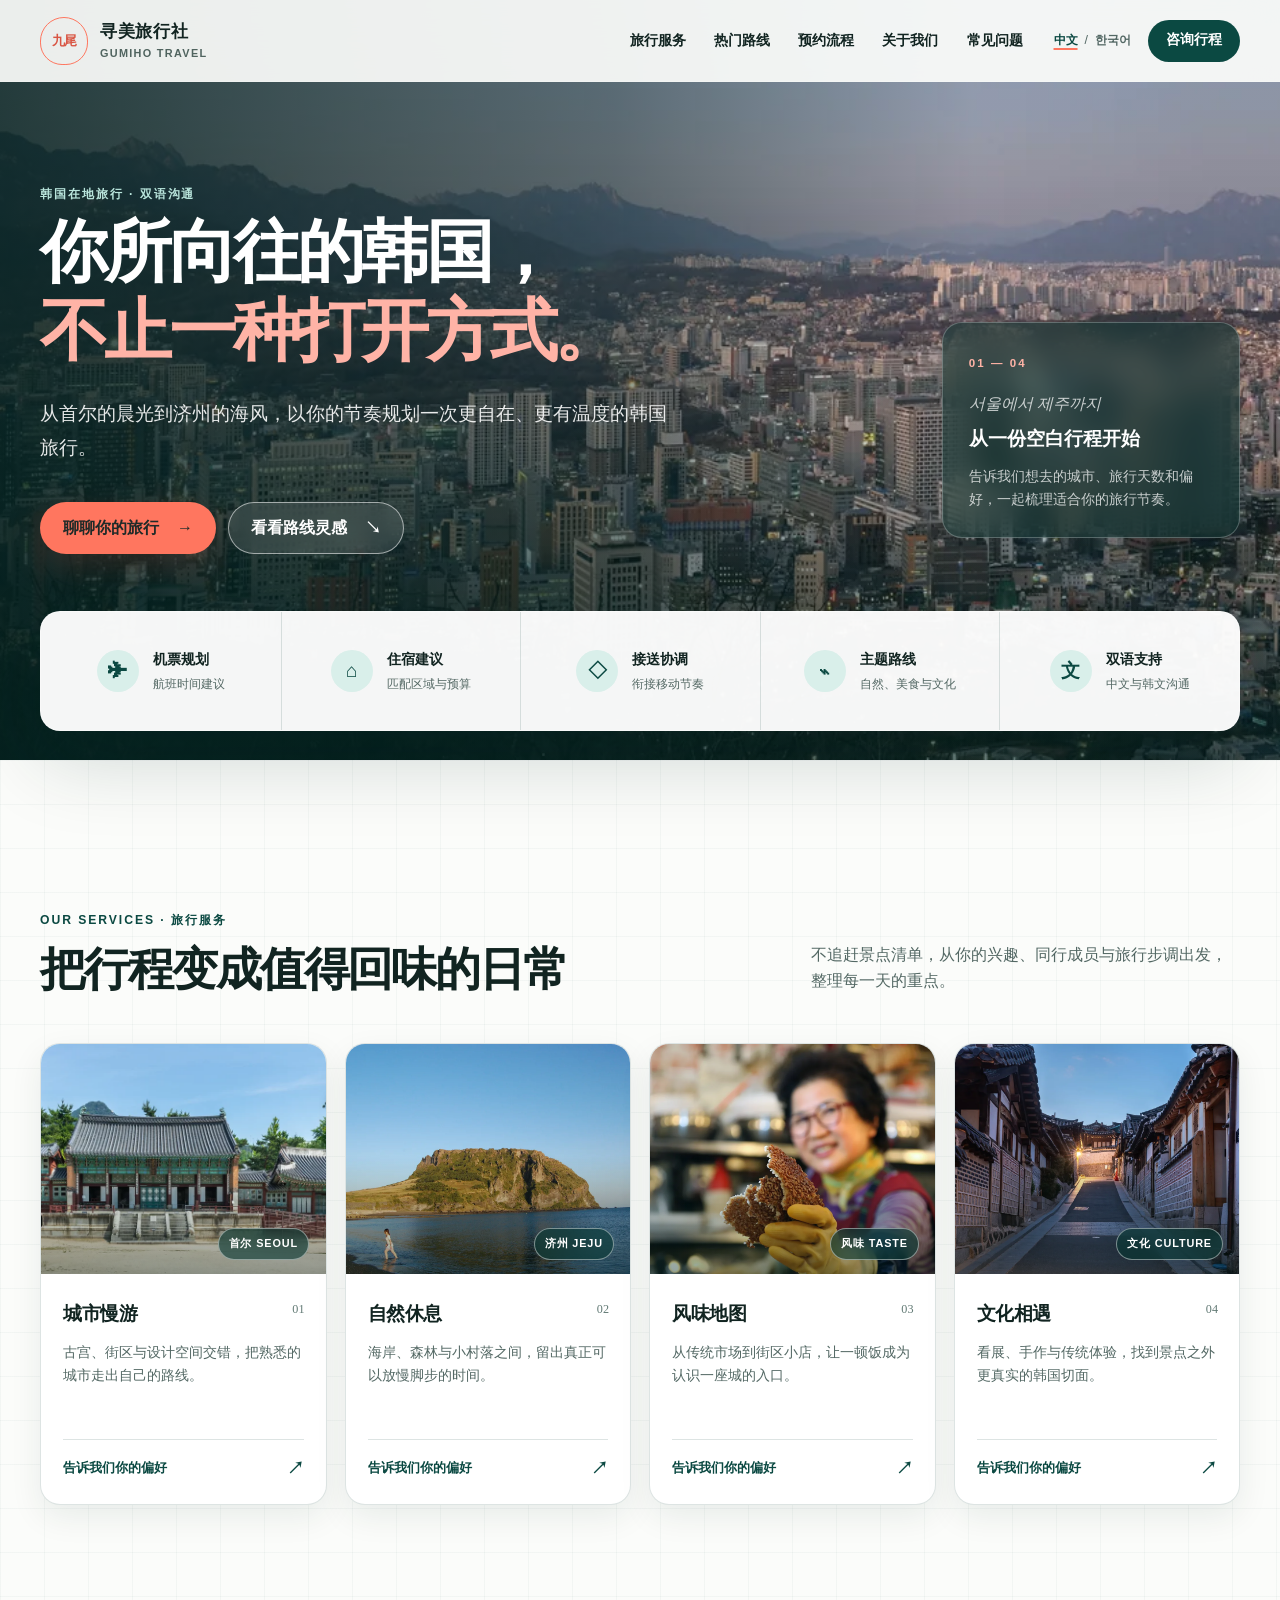
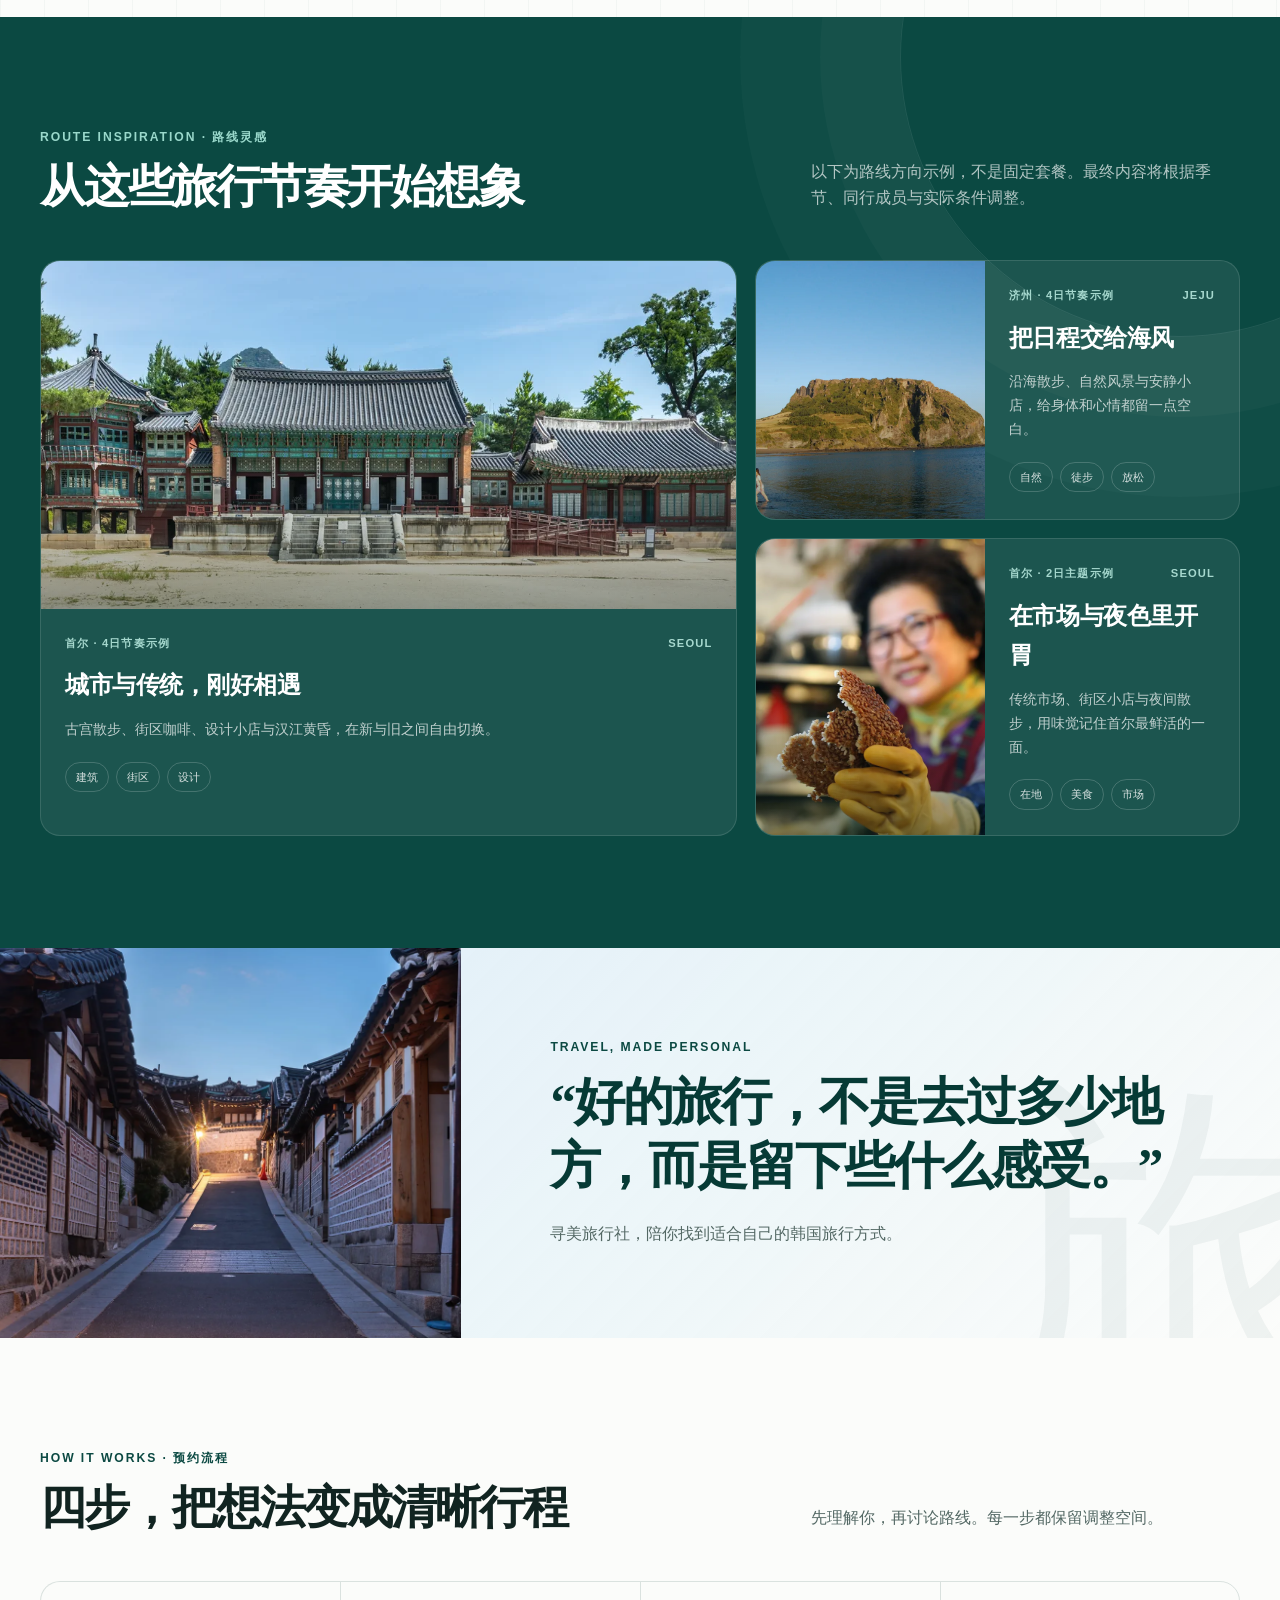
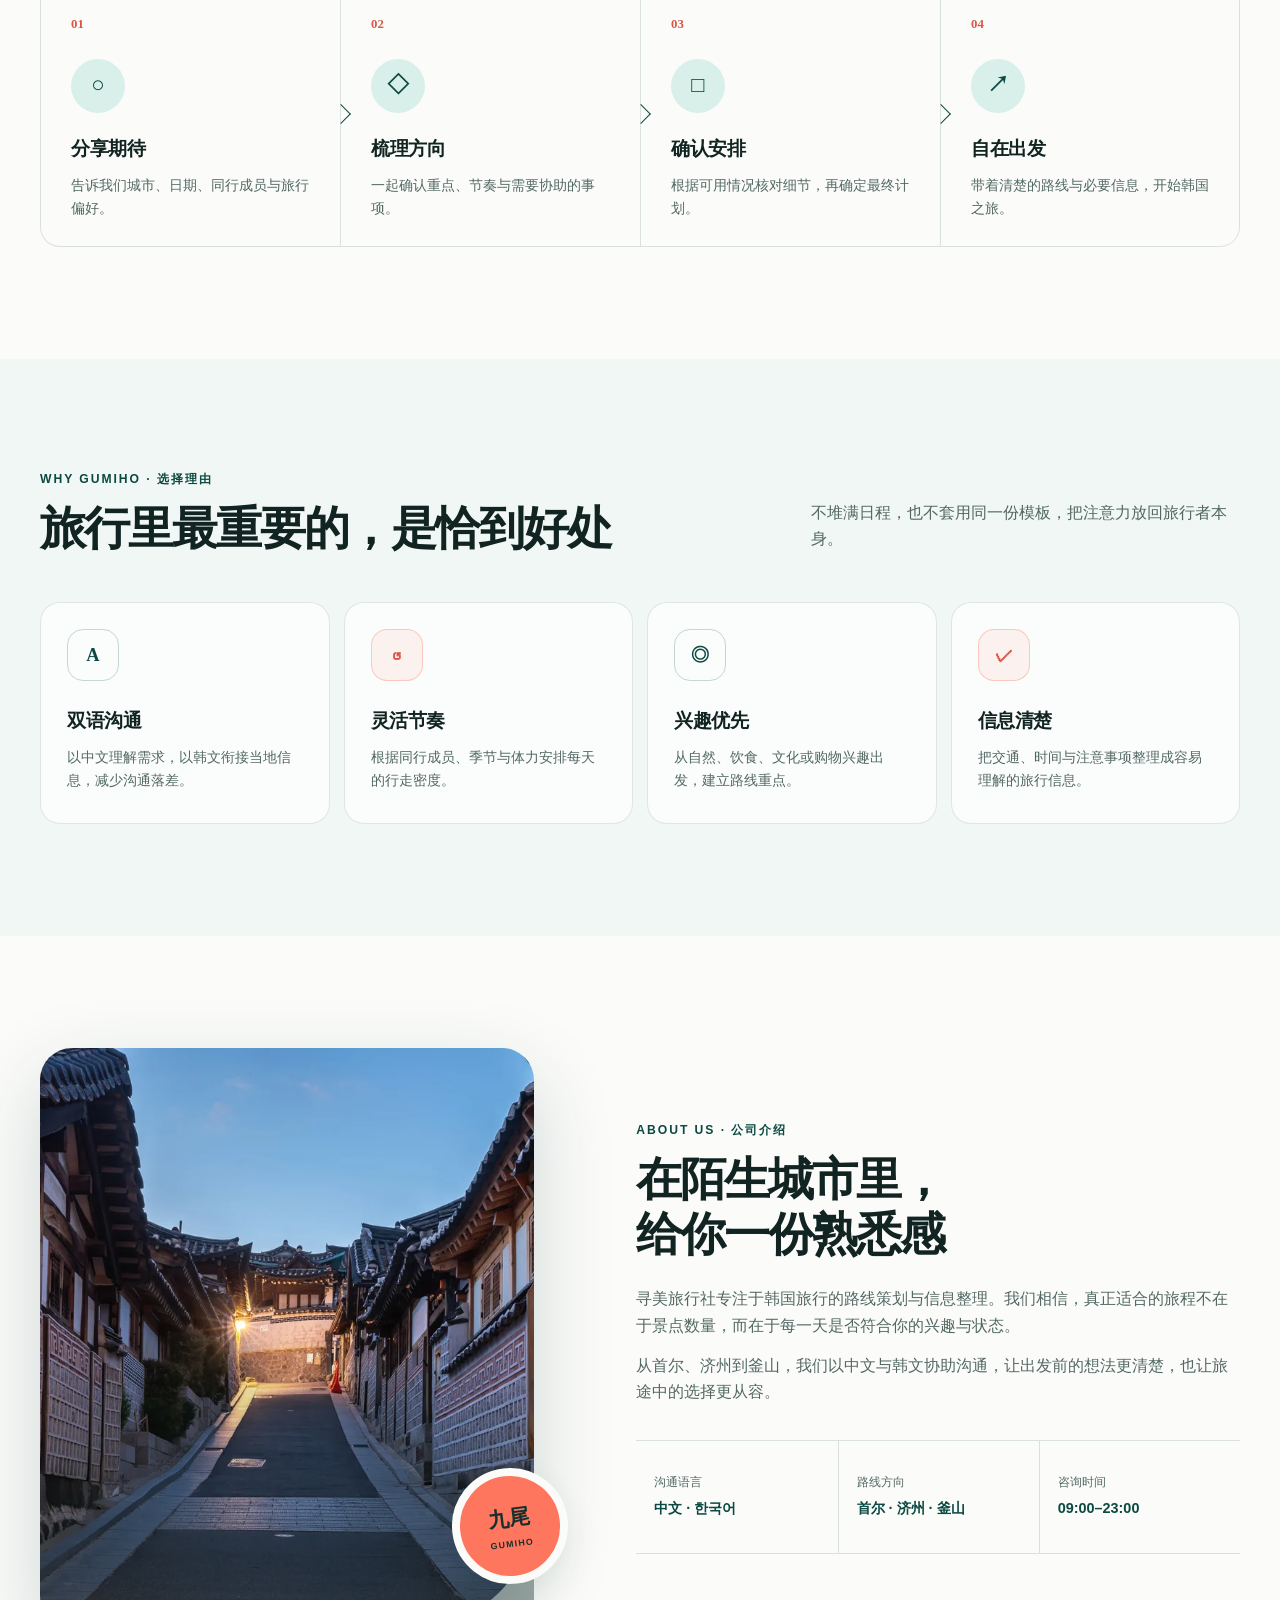
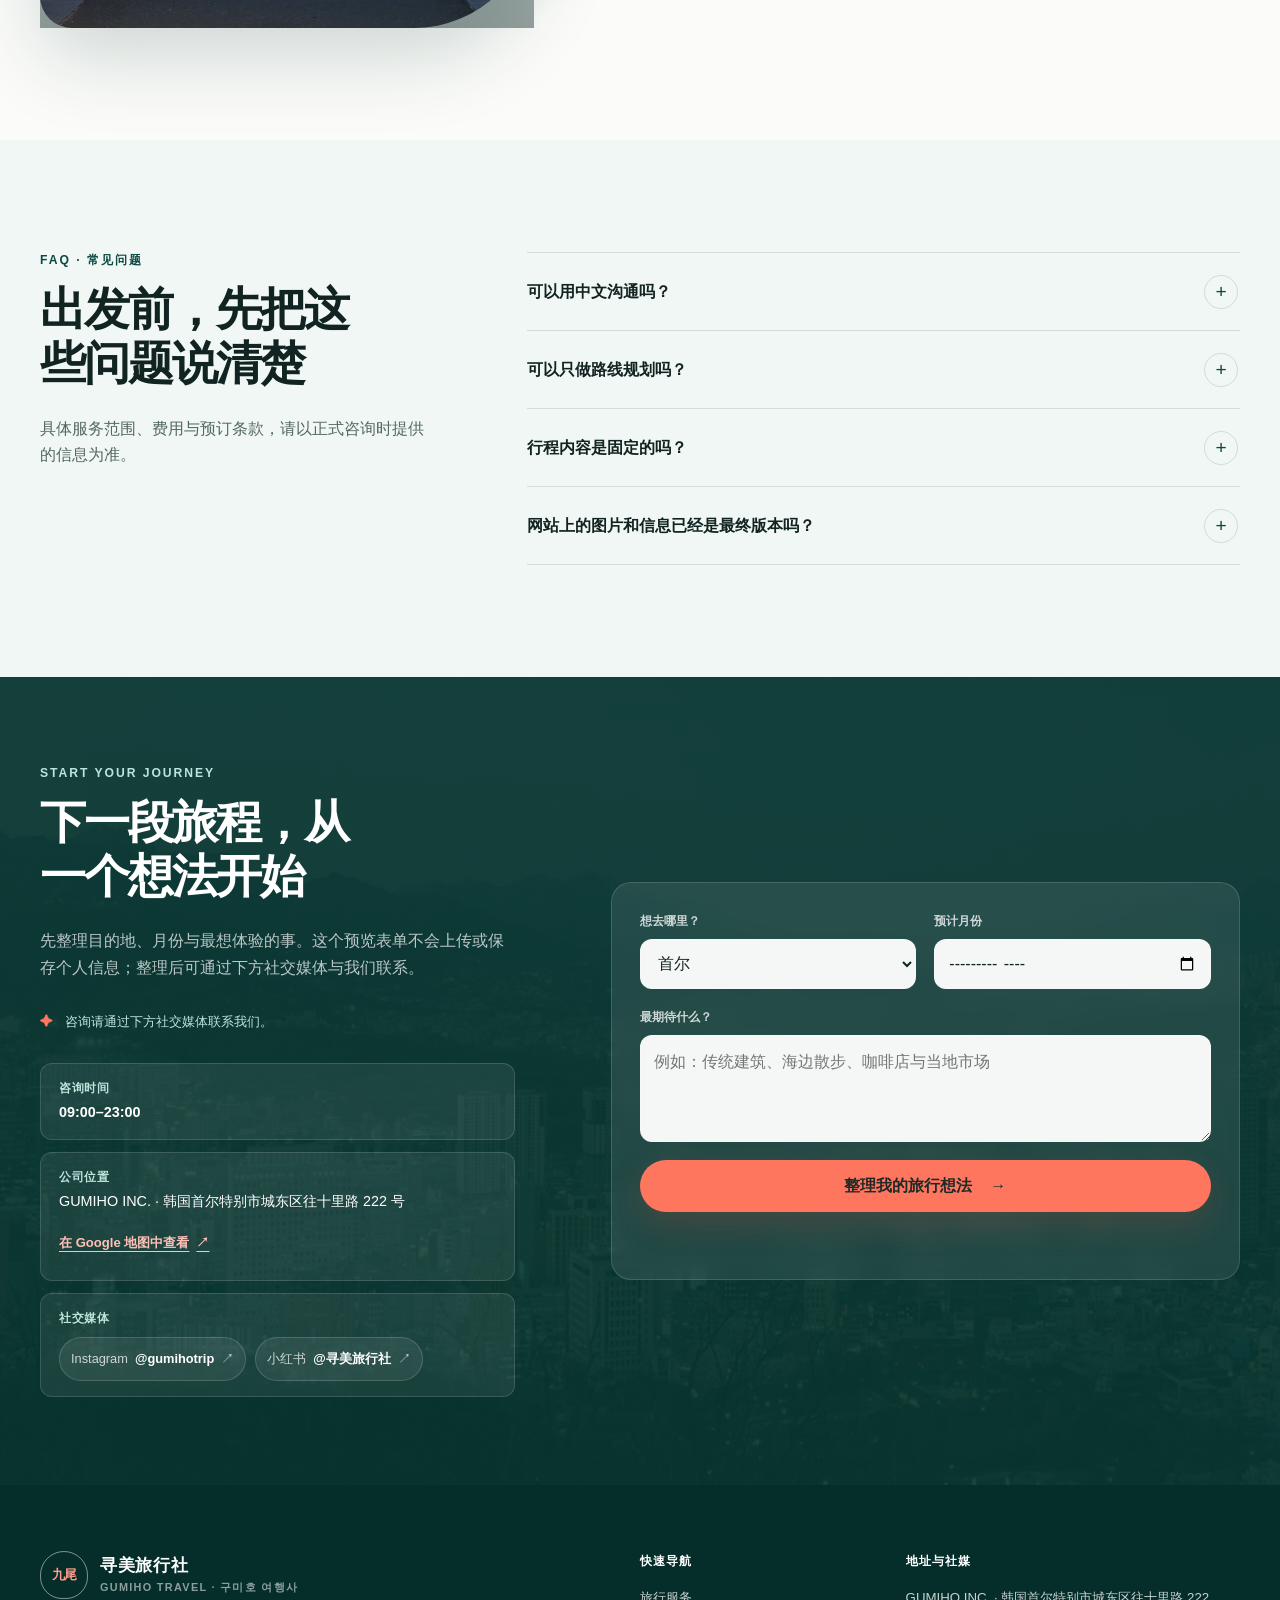
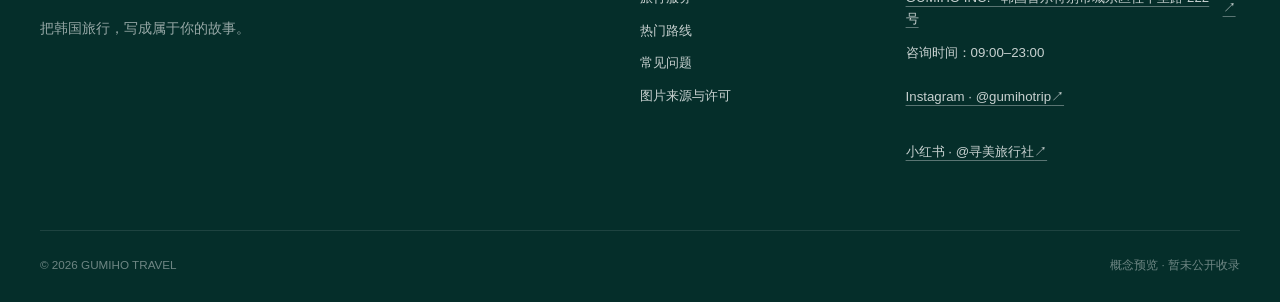
==== commit 5203a70e: "Add location, hours, and social links" ====
--- a/index.html
+++ b/index.html
@@ -375,8 +375,8 @@
                 <strong data-i18n="factAreaValue">首尔 · 济州 · 釜山</strong>
               </div>
               <div>
-                <span data-i18n="factContactLabel">企业资料</span>
-                <strong data-i18n="factContactValue">正式上线前补充</strong>
+                <span data-i18n="factHoursLabel">咨询时间</span>
+                <strong data-i18n="factHoursValue">09:00–23:00</strong>
               </div>
             </div>
           </div>
@@ -393,7 +393,7 @@
           <div class="faq-list reveal">
             <details>
               <summary data-i18n="faq1Question">可以用中文沟通吗？</summary>
-              <p data-i18n="faq1Answer">可以。网站与咨询流程计划提供中文和韩文沟通支持，具体方式将在正式上线时公布。</p>
+              <p data-i18n="faq1Answer">可以。网站与咨询流程计划提供中文和韩文沟通支持，也可以通过页面所列社媒主页了解最新信息。</p>
             </details>
             <details>
               <summary data-i18n="faq2Question">可以只做路线规划吗？</summary>
@@ -405,7 +405,7 @@
             </details>
             <details>
               <summary data-i18n="faq4Question">网站上的图片和信息已经是最终版本吗？</summary>
-              <p data-i18n="faq4Answer">目前是概念预览。企业资料、联系方式、服务条款与授权图片会在正式发布前完成核对与替换。</p>
+              <p data-i18n="faq4Answer">目前是概念预览。企业资料、服务条款与授权图片会在正式发布前完成核对与替换。</p>
             </details>
           </div>
         </div>
@@ -417,11 +417,63 @@
             <p class="eyebrow eyebrow--light" data-i18n="contactEyebrow">START YOUR JOURNEY</p>
             <h2 id="contact-title" data-i18n="contactTitle">下一段旅程，从一个想法开始</h2>
             <p data-i18n="contactText">
-              先整理目的地、月份与最想体验的事。这个预览表单不会上传或保存个人信息。
+              先整理目的地、月份与最想体验的事。这个预览表单不会上传或保存个人信息；整理后可通过下方社交媒体与我们联系。
             </p>
             <div class="contact-note">
               <span aria-hidden="true">✦</span>
-              <span data-i18n="contactNote">正式咨询渠道将在公司资料确认后接入。</span>
+              <span data-i18n="contactNote">咨询请通过下方社交媒体联系我们。</span>
+            </div>
+            <div class="contact-details" aria-label="公司信息与社交媒体" data-i18n-aria="contactDetailsLabel">
+              <div class="contact-detail">
+                <span class="contact-detail__label" data-i18n="consultationHoursLabel">咨询时间</span>
+                <strong data-i18n="consultationHoursValue">09:00–23:00</strong>
+              </div>
+              <div class="contact-detail">
+                <span class="contact-detail__label" data-i18n="companyLocationLabel">公司位置</span>
+                <address data-i18n="companyAddress">
+                  GUMIHO INC. · 韩国首尔特别市城东区往十里路 222 号
+                </address>
+                <a
+                  class="contact-detail__link"
+                  href="https://maps.app.goo.gl/YDmU9HxGWgYftDVD8?g_st=ac"
+                  target="_blank"
+                  rel="noopener noreferrer"
+                  aria-label="在 Google 地图查看 GUMIHO INC.（新窗口打开）"
+                  data-i18n-aria="mapLinkAria"
+                >
+                  <span data-i18n="viewOnGoogleMaps">在 Google 地图中查看</span>
+                  <span aria-hidden="true">↗</span>
+                </a>
+              </div>
+              <div class="contact-detail">
+                <span class="contact-detail__label" data-i18n="socialChannelsLabel">社交媒体</span>
+                <div class="contact-socials">
+                  <a
+                    class="social-link"
+                    href="https://www.instagram.com/gumihotrip/"
+                    target="_blank"
+                    rel="noopener noreferrer"
+                    aria-label="在 Instagram 查看 @gumihotrip（新窗口打开）"
+                    data-i18n-aria="instagramProfileAria"
+                  >
+                    <span>Instagram</span>
+                    <strong>@gumihotrip</strong>
+                    <span aria-hidden="true">↗</span>
+                  </a>
+                  <a
+                    class="social-link"
+                    href="https://xhslink.cn/o/5OdGauWCmHy"
+                    target="_blank"
+                    rel="noopener noreferrer"
+                    aria-label="在小红书查看 @寻美旅行社（新窗口打开）"
+                    data-i18n-aria="xiaohongshuProfileAria"
+                  >
+                    <span data-i18n="xiaohongshuName">小红书</span>
+                    <strong>@寻美旅行社</strong>
+                    <span aria-hidden="true">↗</span>
+                  </a>
+                </div>
+              </div>
             </div>
           </div>
 
@@ -481,9 +533,37 @@
           <a href="ATTRIBUTIONS.md" data-i18n="footerCredits">图片来源与许可</a>
         </div>
         <div class="footer-column">
-          <strong data-i18n="footerContact">联系信息</strong>
-          <span data-i18n="footerContactPending">电话、邮箱与办公地址待公司确认</span>
-          <span data-i18n="footerHoursPending">服务时间待公司确认</span>
+          <strong data-i18n="footerContact">地址与社媒</strong>
+          <a
+            class="footer-address"
+            href="https://maps.app.goo.gl/YDmU9HxGWgYftDVD8?g_st=ac"
+            target="_blank"
+            rel="noopener noreferrer"
+            aria-label="在 Google 地图查看 GUMIHO INC.（新窗口打开）"
+            data-i18n-aria="mapLinkAria"
+          >
+            <span data-i18n="companyAddress">GUMIHO INC. · 韩国首尔特别市城东区往十里路 222 号</span>
+            <span aria-hidden="true">↗</span>
+          </a>
+          <span data-i18n="footerHours">咨询时间：09:00–23:00</span>
+          <a
+            href="https://www.instagram.com/gumihotrip/"
+            target="_blank"
+            rel="noopener noreferrer"
+            aria-label="在 Instagram 查看 @gumihotrip（新窗口打开）"
+            data-i18n-aria="instagramProfileAria"
+          >
+            Instagram · @gumihotrip <span aria-hidden="true">↗</span>
+          </a>
+          <a
+            href="https://xhslink.cn/o/5OdGauWCmHy"
+            target="_blank"
+            rel="noopener noreferrer"
+            aria-label="在小红书查看 @寻美旅行社（新窗口打开）"
+            data-i18n-aria="xiaohongshuProfileAria"
+          >
+            <span data-i18n="footerXiaohongshu">小红书 · @寻美旅行社</span> <span aria-hidden="true">↗</span>
+          </a>
         </div>
       </div>
       <div class="container footer-bottom">
--- a/styles.css
+++ b/styles.css
@@ -1200,6 +1200,93 @@
   color: var(--coral);
 }
 
+.contact-details {
+  display: grid;
+  gap: 12px;
+  margin-top: 30px;
+}
+
+.contact-detail {
+  padding: 15px 18px;
+  border: 1px solid rgba(255, 255, 255, 0.14);
+  border-radius: var(--radius-sm);
+  background: rgba(255, 255, 255, 0.07);
+}
+
+.contact-detail__label {
+  display: block;
+  color: #bfe4dc;
+  font-size: 0.72rem;
+  font-weight: 800;
+  letter-spacing: 0.05em;
+}
+
+.contact-detail strong,
+.contact-detail address {
+  display: block;
+  margin-top: 3px;
+  color: var(--white);
+  font-size: 0.9rem;
+  font-style: normal;
+  line-height: 1.55;
+  overflow-wrap: anywhere;
+}
+
+.contact-detail__link {
+  display: inline-flex;
+  min-height: 44px;
+  align-items: center;
+  gap: 7px;
+  margin-top: 9px;
+  color: #ffc1b6;
+  font-size: 0.82rem;
+  font-weight: 800;
+  text-decoration: underline;
+  text-decoration-thickness: 1px;
+  text-underline-offset: 4px;
+}
+
+.contact-detail__link:hover {
+  color: var(--white);
+}
+
+.contact-socials {
+  display: flex;
+  flex-wrap: wrap;
+  gap: 9px;
+  margin-top: 9px;
+}
+
+.social-link {
+  display: inline-flex;
+  min-height: 44px;
+  align-items: center;
+  gap: 7px;
+  padding: 8px 11px;
+  border: 1px solid rgba(255, 255, 255, 0.16);
+  border-radius: 999px;
+  background: rgba(255, 255, 255, 0.07);
+  color: rgba(255, 255, 255, 0.76);
+  font-size: 0.8rem;
+  transition:
+    border-color 180ms ease,
+    background-color 180ms ease,
+    color 180ms ease;
+}
+
+.social-link strong {
+  display: inline;
+  margin: 0;
+  color: var(--white);
+  font-size: inherit;
+}
+
+.social-link:hover {
+  border-color: rgba(255, 193, 182, 0.64);
+  background: rgba(255, 255, 255, 0.12);
+  color: var(--white);
+}
+
 .inquiry-form {
   display: grid;
   grid-template-columns: 1fr 1fr;
@@ -1321,6 +1408,21 @@
   color: #ffad9e;
 }
 
+.footer-column a[target="_blank"] {
+  display: inline-flex;
+  min-height: 44px;
+  align-items: center;
+  text-decoration: underline;
+  text-decoration-color: rgba(255, 255, 255, 0.34);
+  text-underline-offset: 4px;
+}
+
+.footer-address {
+  max-width: 330px;
+  line-height: 1.55;
+  overflow-wrap: anywhere;
+}
+
 .footer-bottom {
   display: flex;
   justify-content: space-between;
@@ -1742,6 +1844,15 @@
     grid-column: auto;
   }
 
+  .contact-socials {
+    align-items: stretch;
+    flex-direction: column;
+  }
+
+  .social-link {
+    justify-content: space-between;
+  }
+
   .footer-grid {
     grid-template-columns: 1fr;
   }
@@ -1753,6 +1864,24 @@
   .footer-bottom {
     align-items: flex-start;
     flex-direction: column;
+  }
+}
+
+@media (max-width: 380px) {
+  .header-inner {
+    gap: 8px;
+  }
+
+  .brand {
+    gap: 8px;
+  }
+
+  .brand-copy span {
+    display: none;
+  }
+
+  .header-actions {
+    gap: 6px;
   }
 }
 
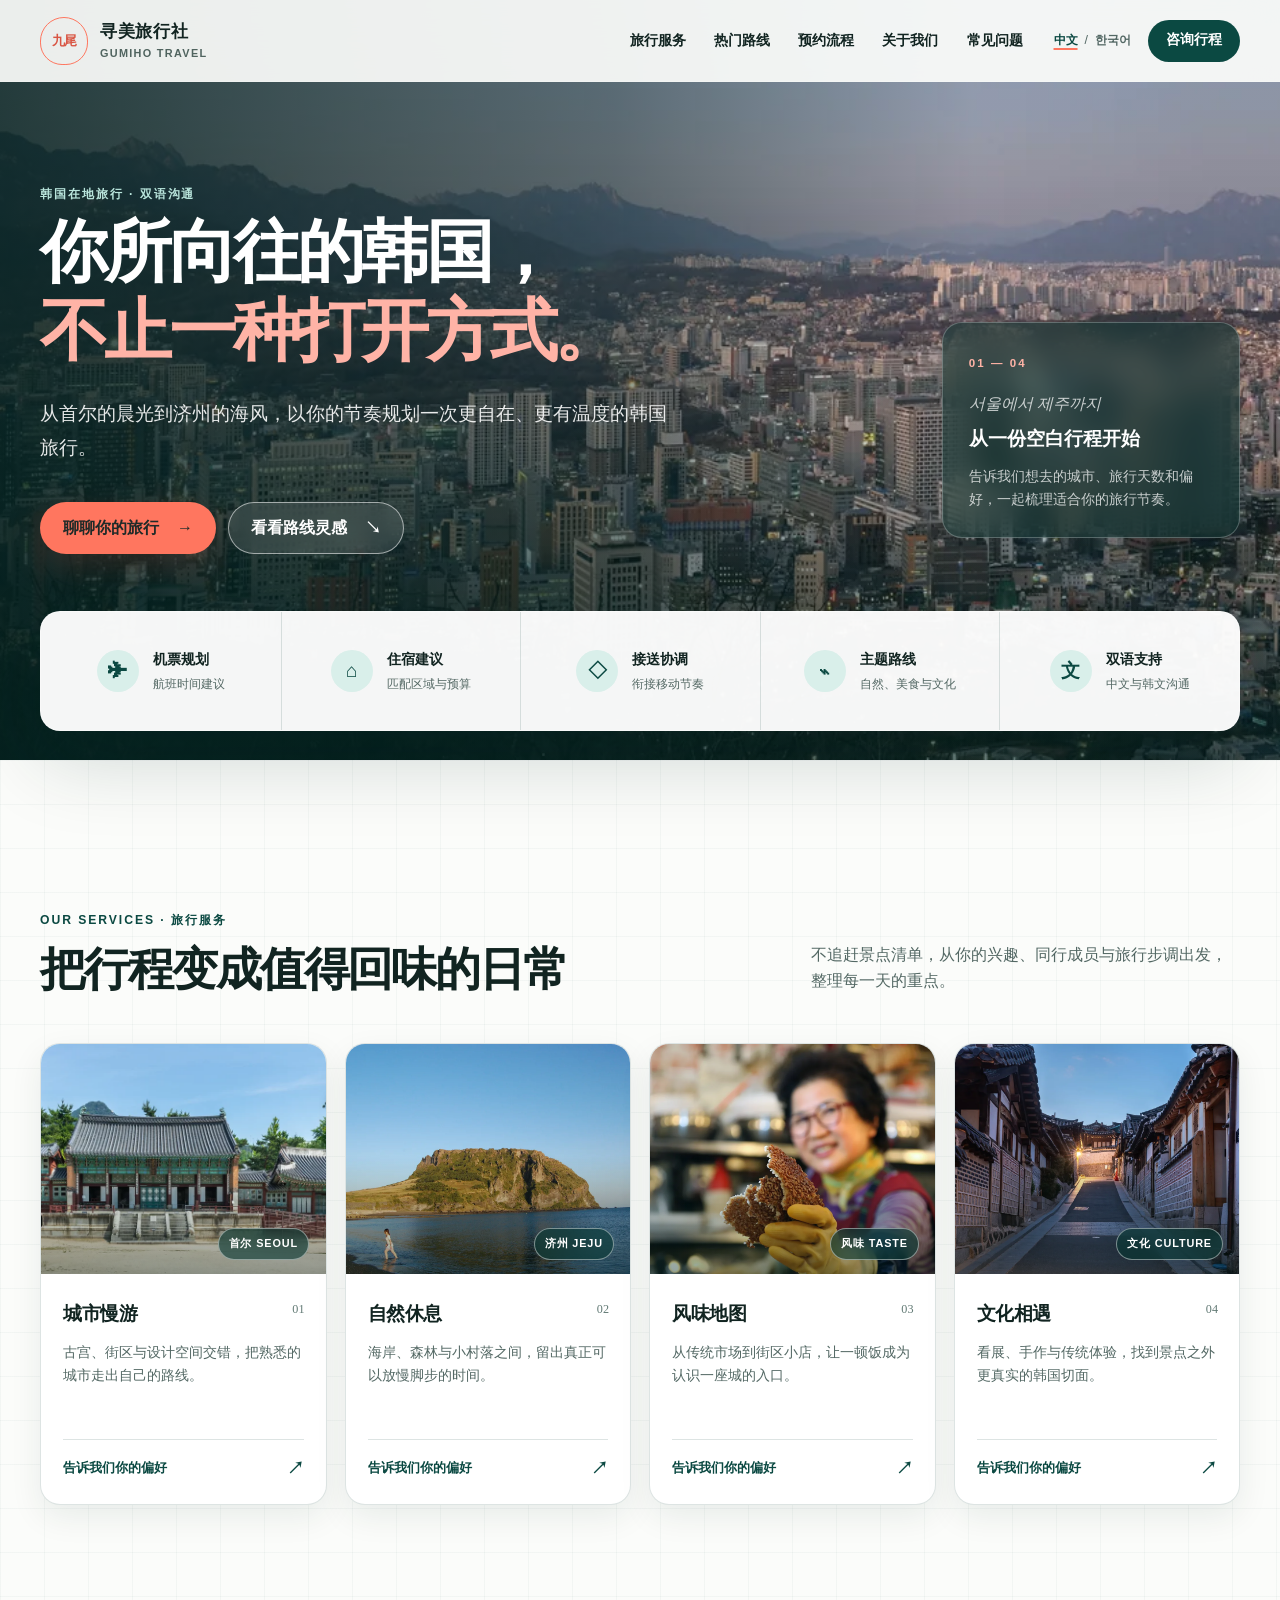
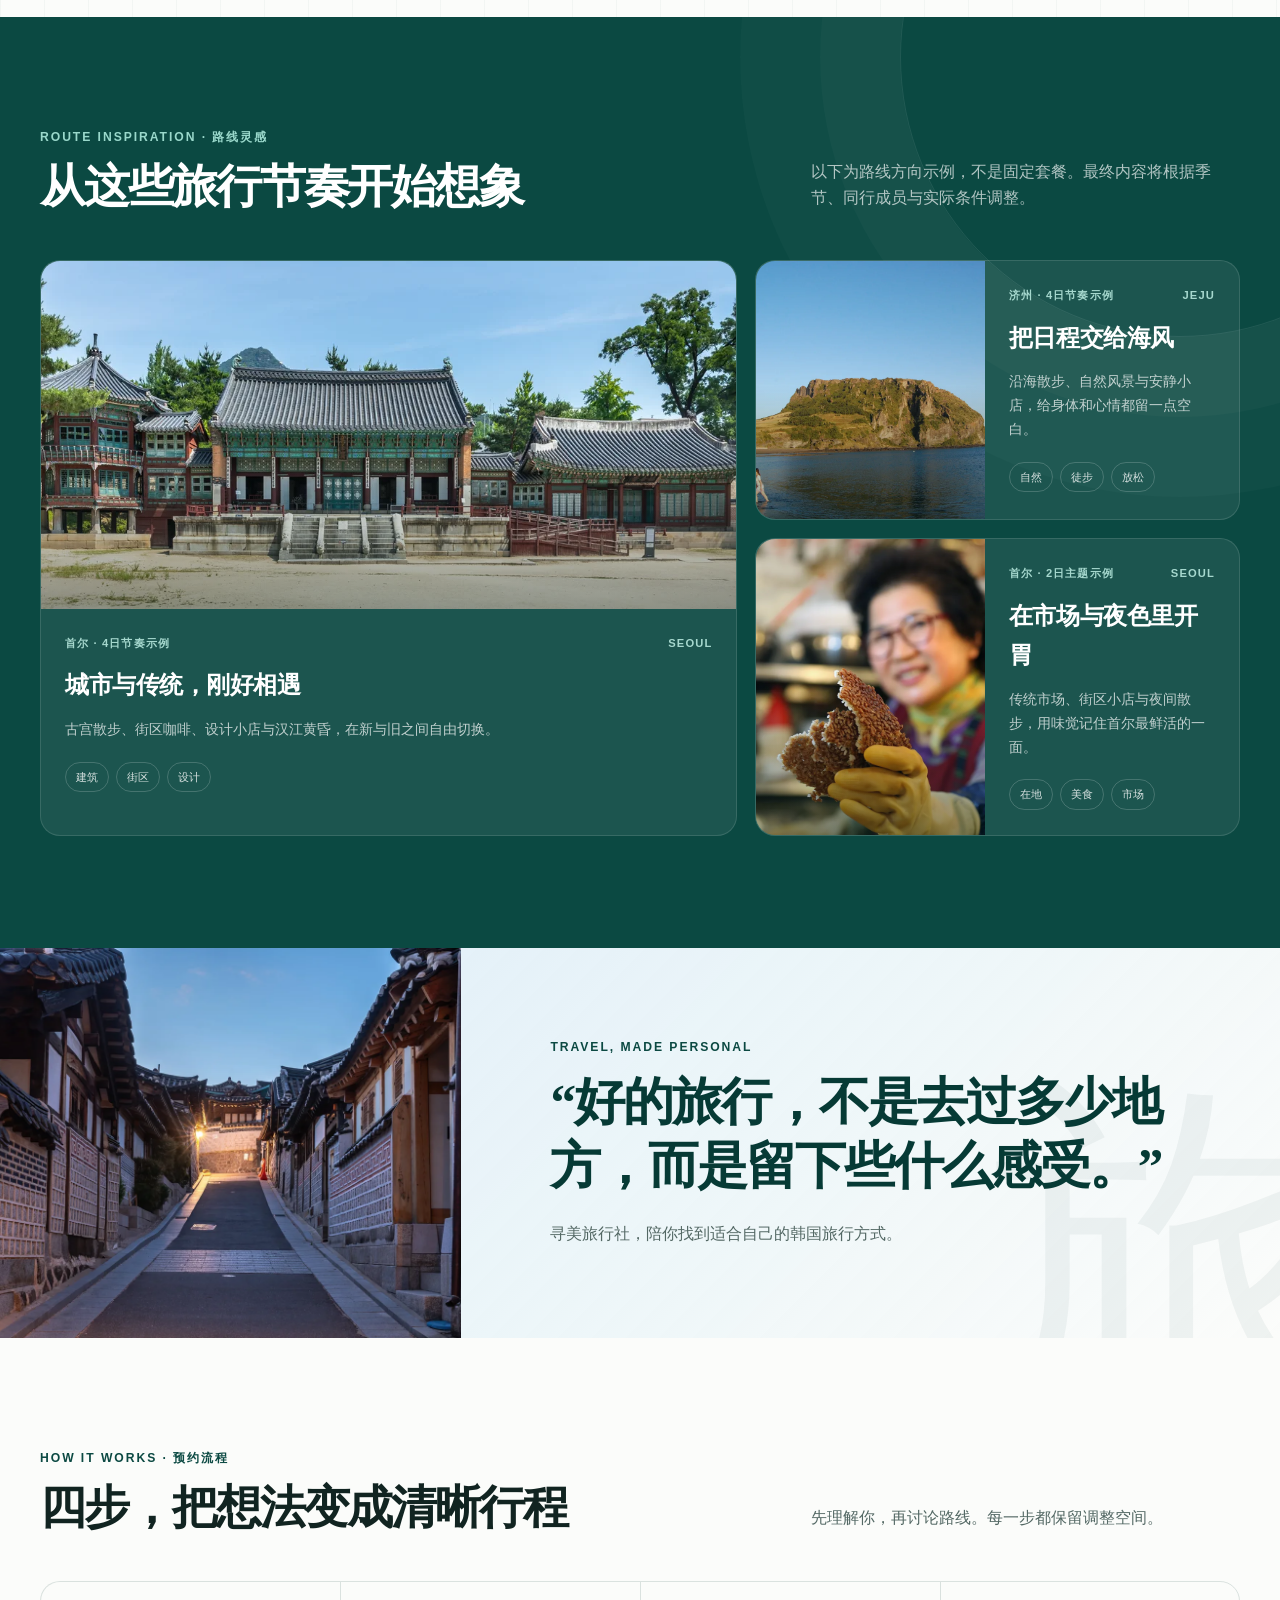
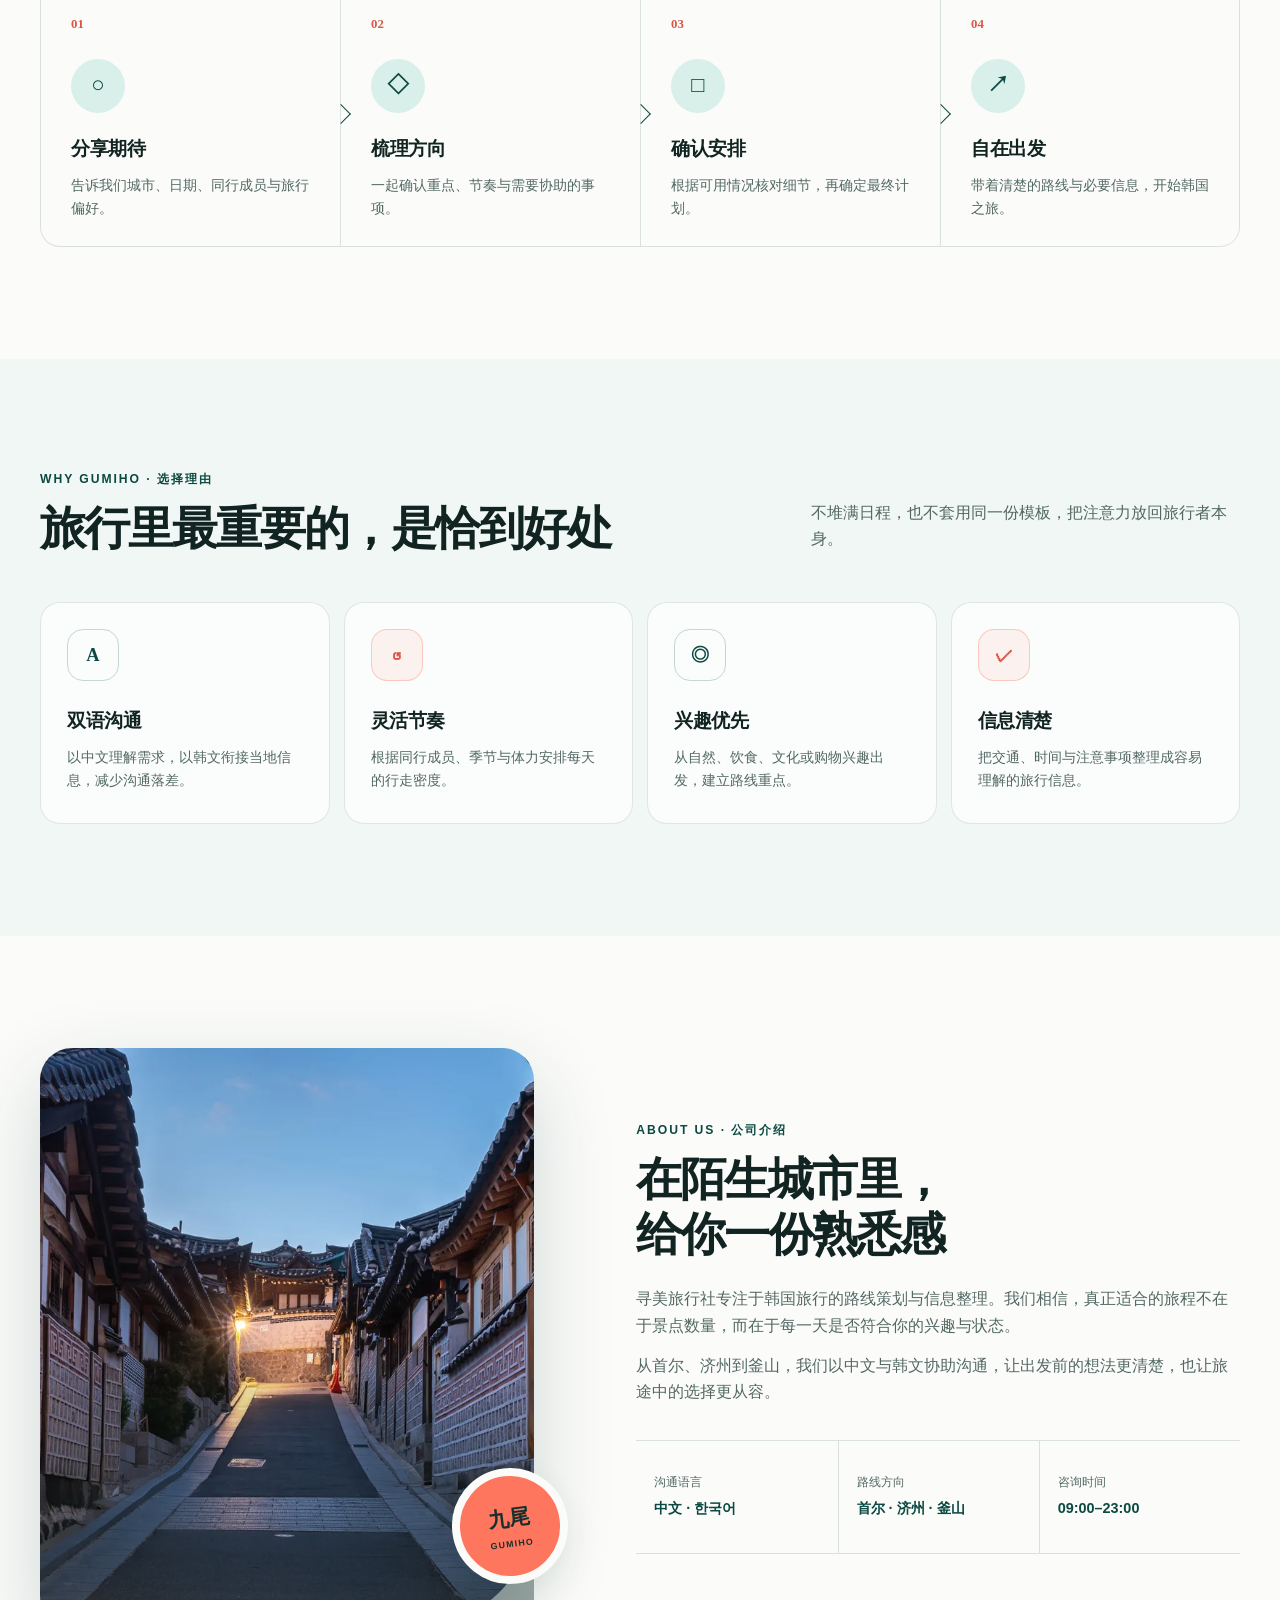
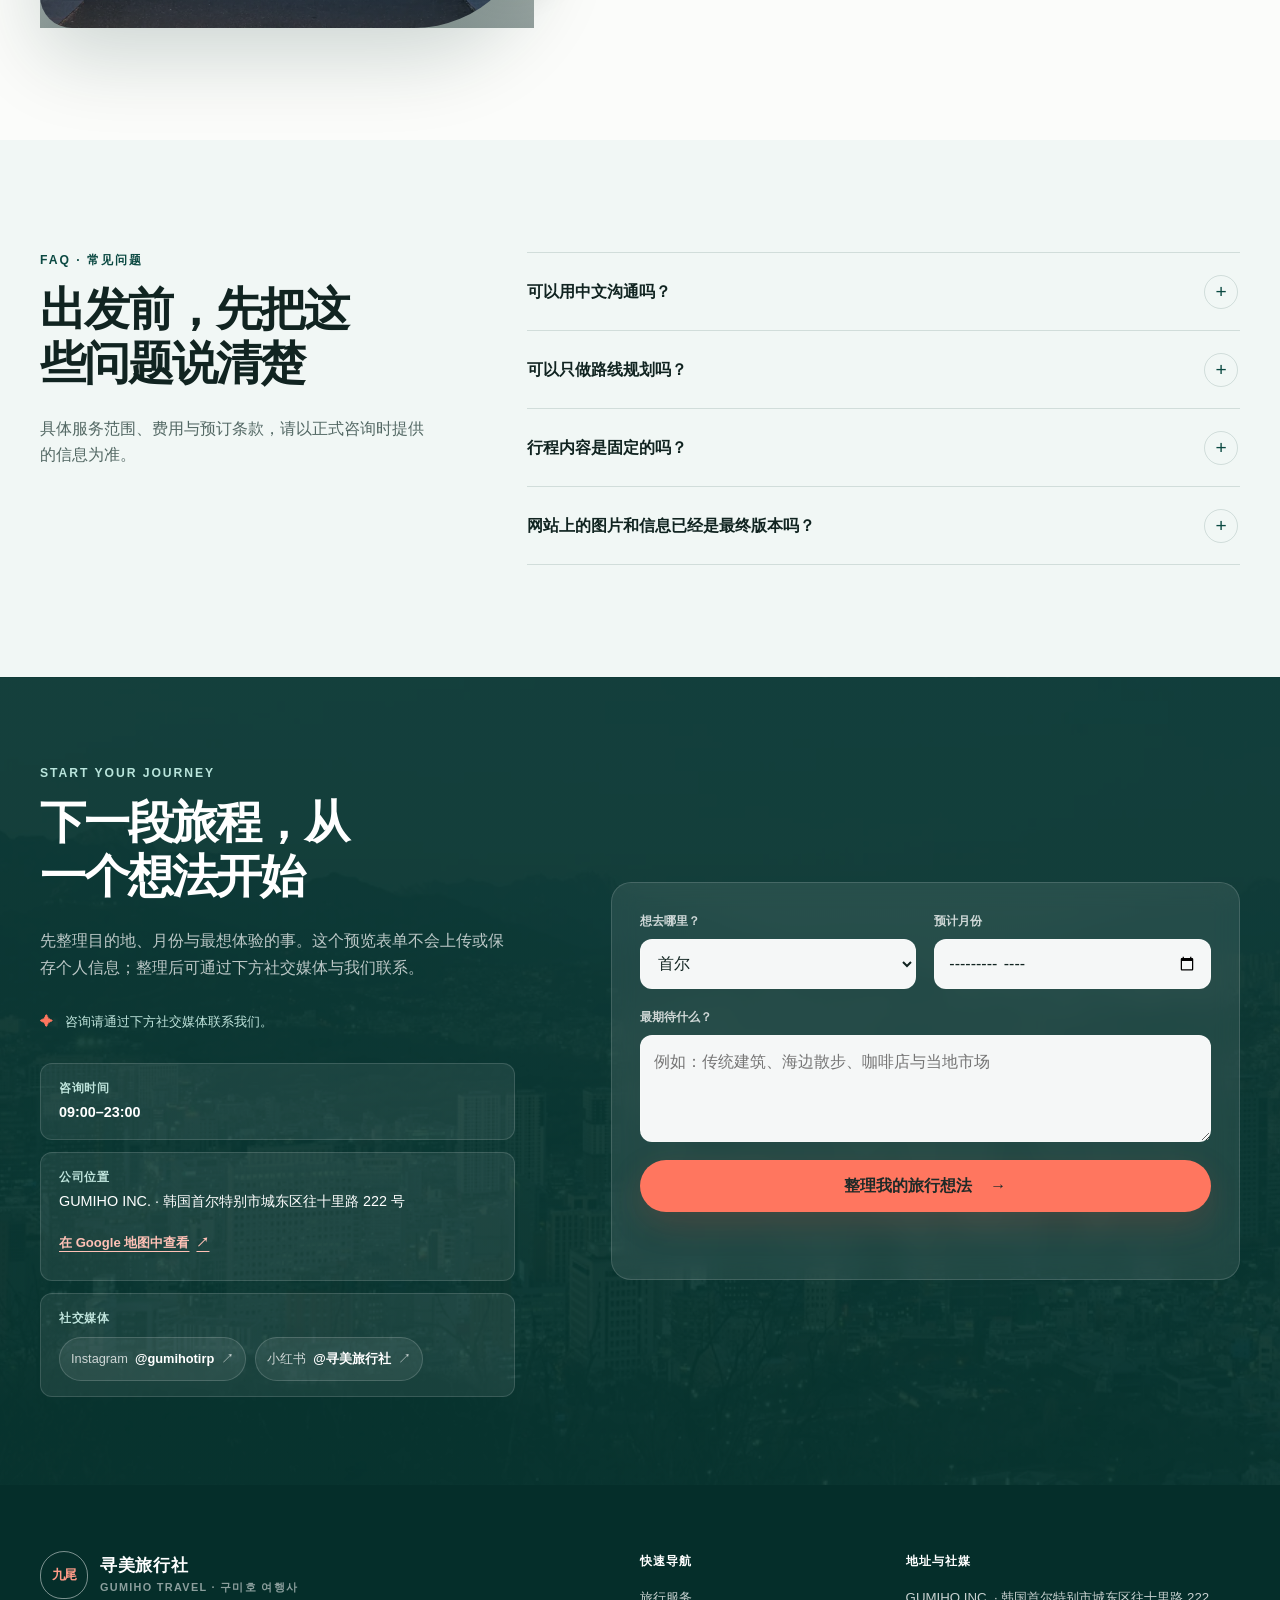
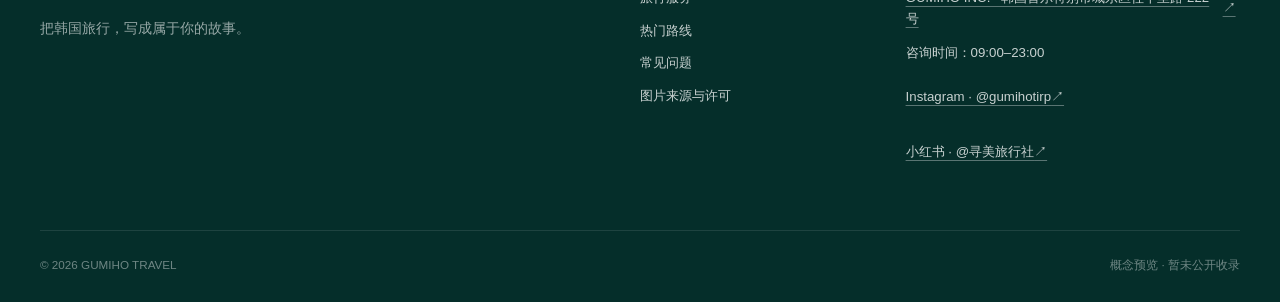
==== commit 8aa1b84f: "Update Instagram profile link" ====
--- a/index.html
+++ b/index.html
@@ -450,14 +450,14 @@
                 <div class="contact-socials">
                   <a
                     class="social-link"
-                    href="https://www.instagram.com/gumihotrip/"
+                    href="https://www.instagram.com/gumihotirp?stkn=MXFvNGZjYjg4cHg3cg%3D%3D&amp;utm_source=qr"
                     target="_blank"
                     rel="noopener noreferrer"
-                    aria-label="在 Instagram 查看 @gumihotrip（新窗口打开）"
+                    aria-label="在 Instagram 查看 @gumihotirp（新窗口打开）"
                     data-i18n-aria="instagramProfileAria"
                   >
                     <span>Instagram</span>
-                    <strong>@gumihotrip</strong>
+                    <strong>@gumihotirp</strong>
                     <span aria-hidden="true">↗</span>
                   </a>
                   <a
@@ -547,13 +547,13 @@
           </a>
           <span data-i18n="footerHours">咨询时间：09:00–23:00</span>
           <a
-            href="https://www.instagram.com/gumihotrip/"
+            href="https://www.instagram.com/gumihotirp?stkn=MXFvNGZjYjg4cHg3cg%3D%3D&amp;utm_source=qr"
             target="_blank"
             rel="noopener noreferrer"
-            aria-label="在 Instagram 查看 @gumihotrip（新窗口打开）"
+            aria-label="在 Instagram 查看 @gumihotirp（新窗口打开）"
             data-i18n-aria="instagramProfileAria"
           >
-            Instagram · @gumihotrip <span aria-hidden="true">↗</span>
+            Instagram · @gumihotirp <span aria-hidden="true">↗</span>
           </a>
           <a
             href="https://xhslink.cn/o/5OdGauWCmHy"
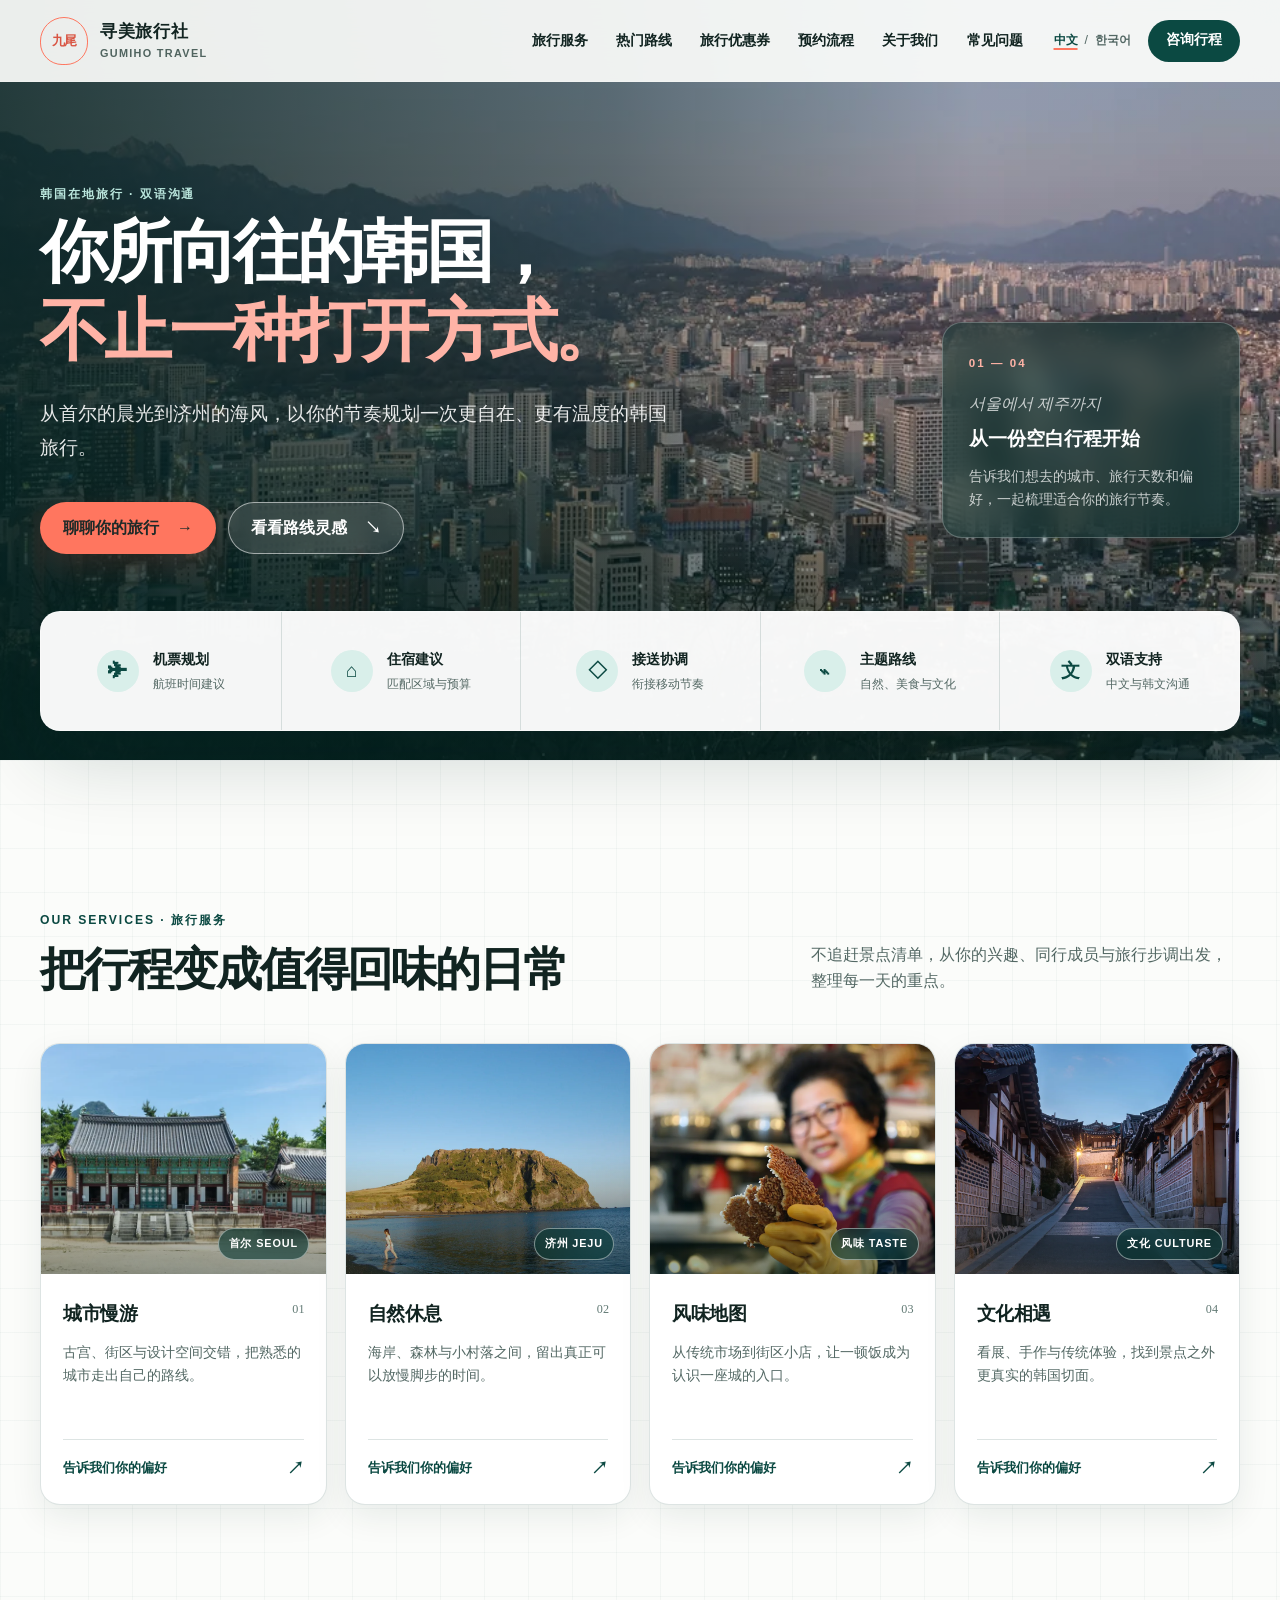
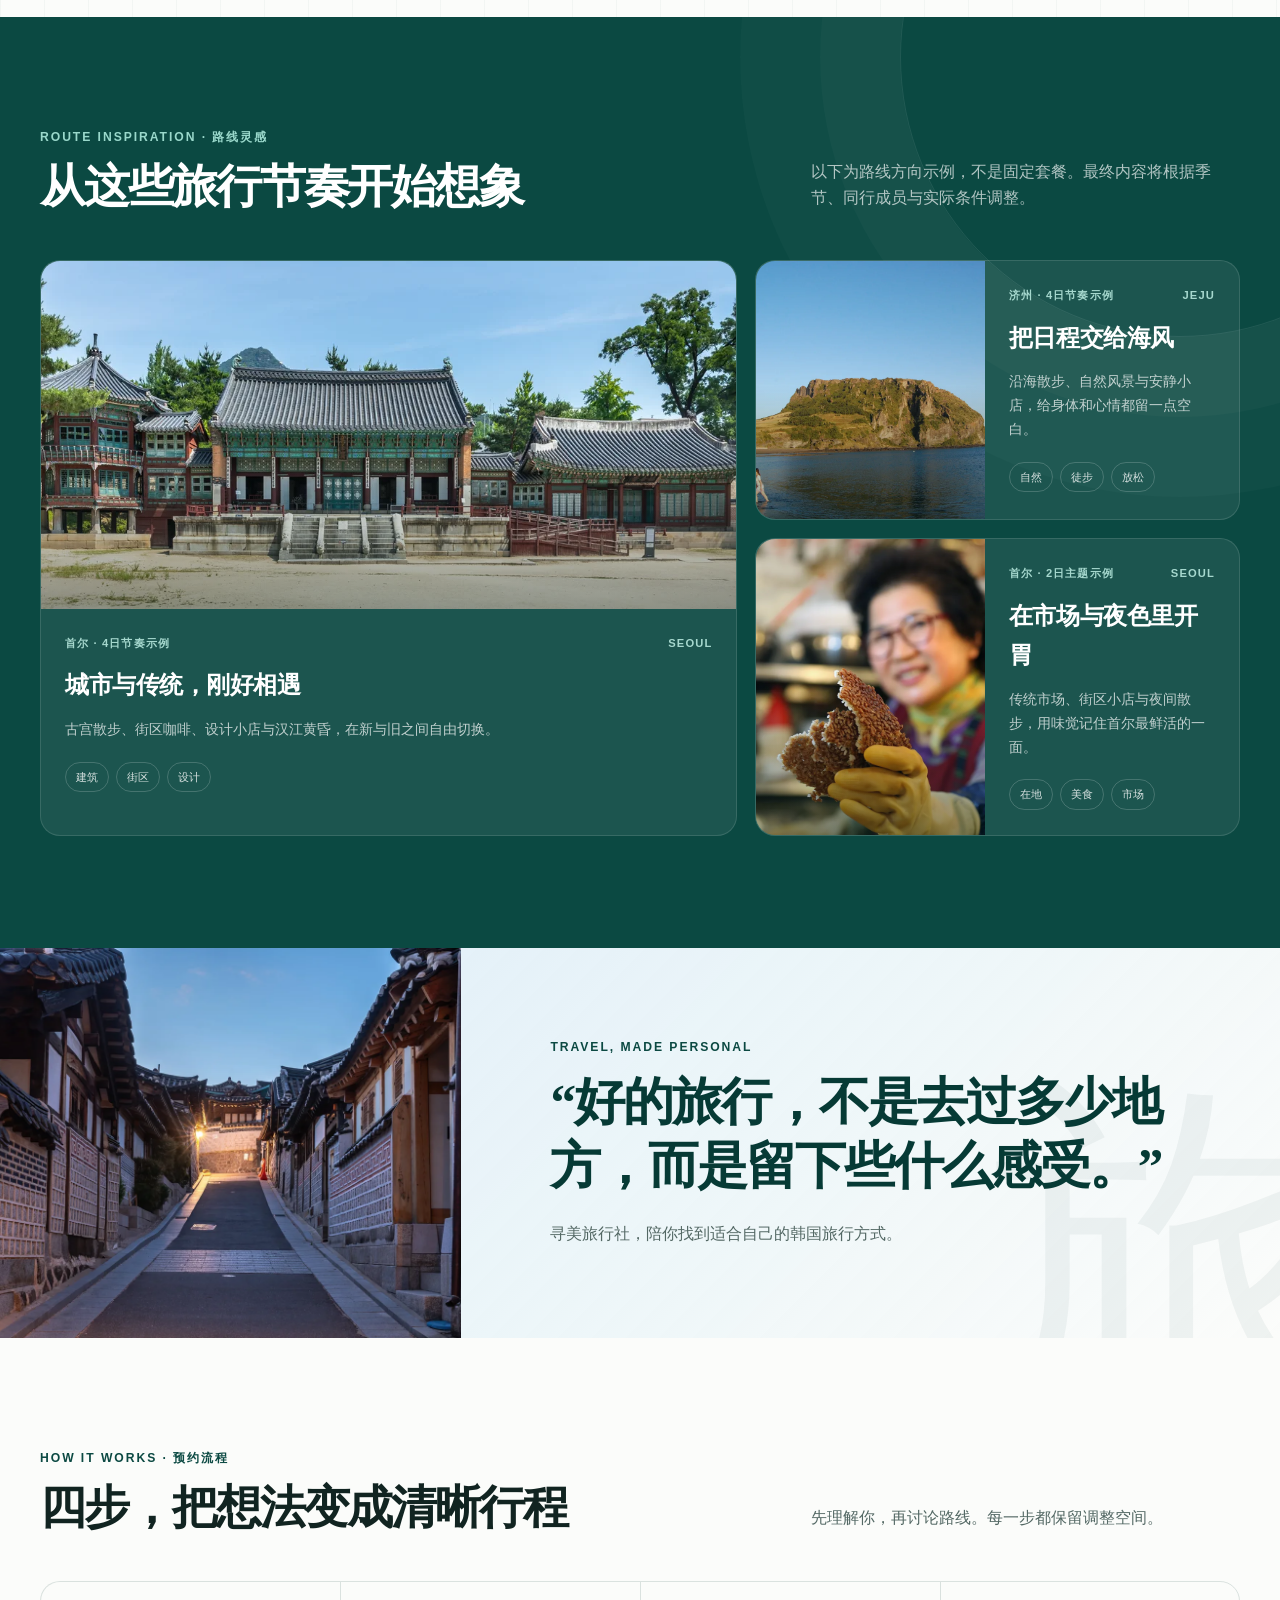
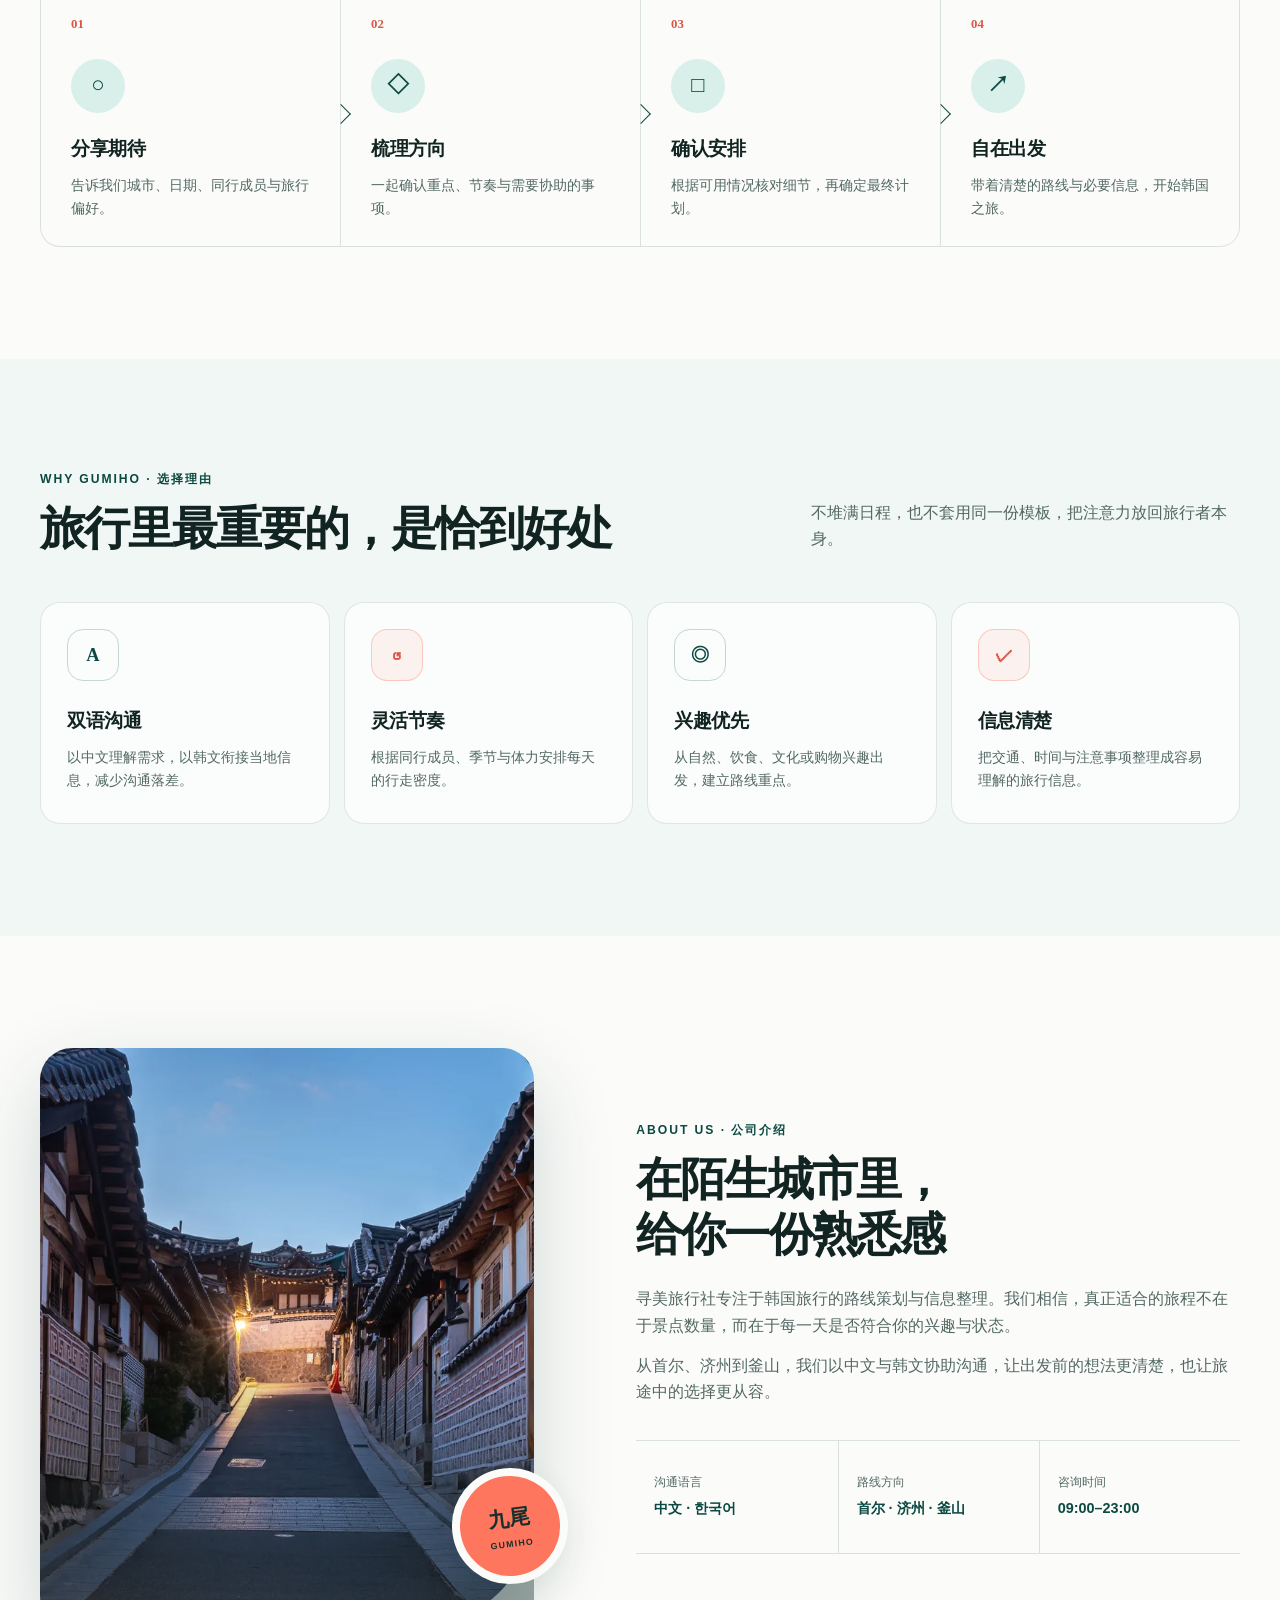
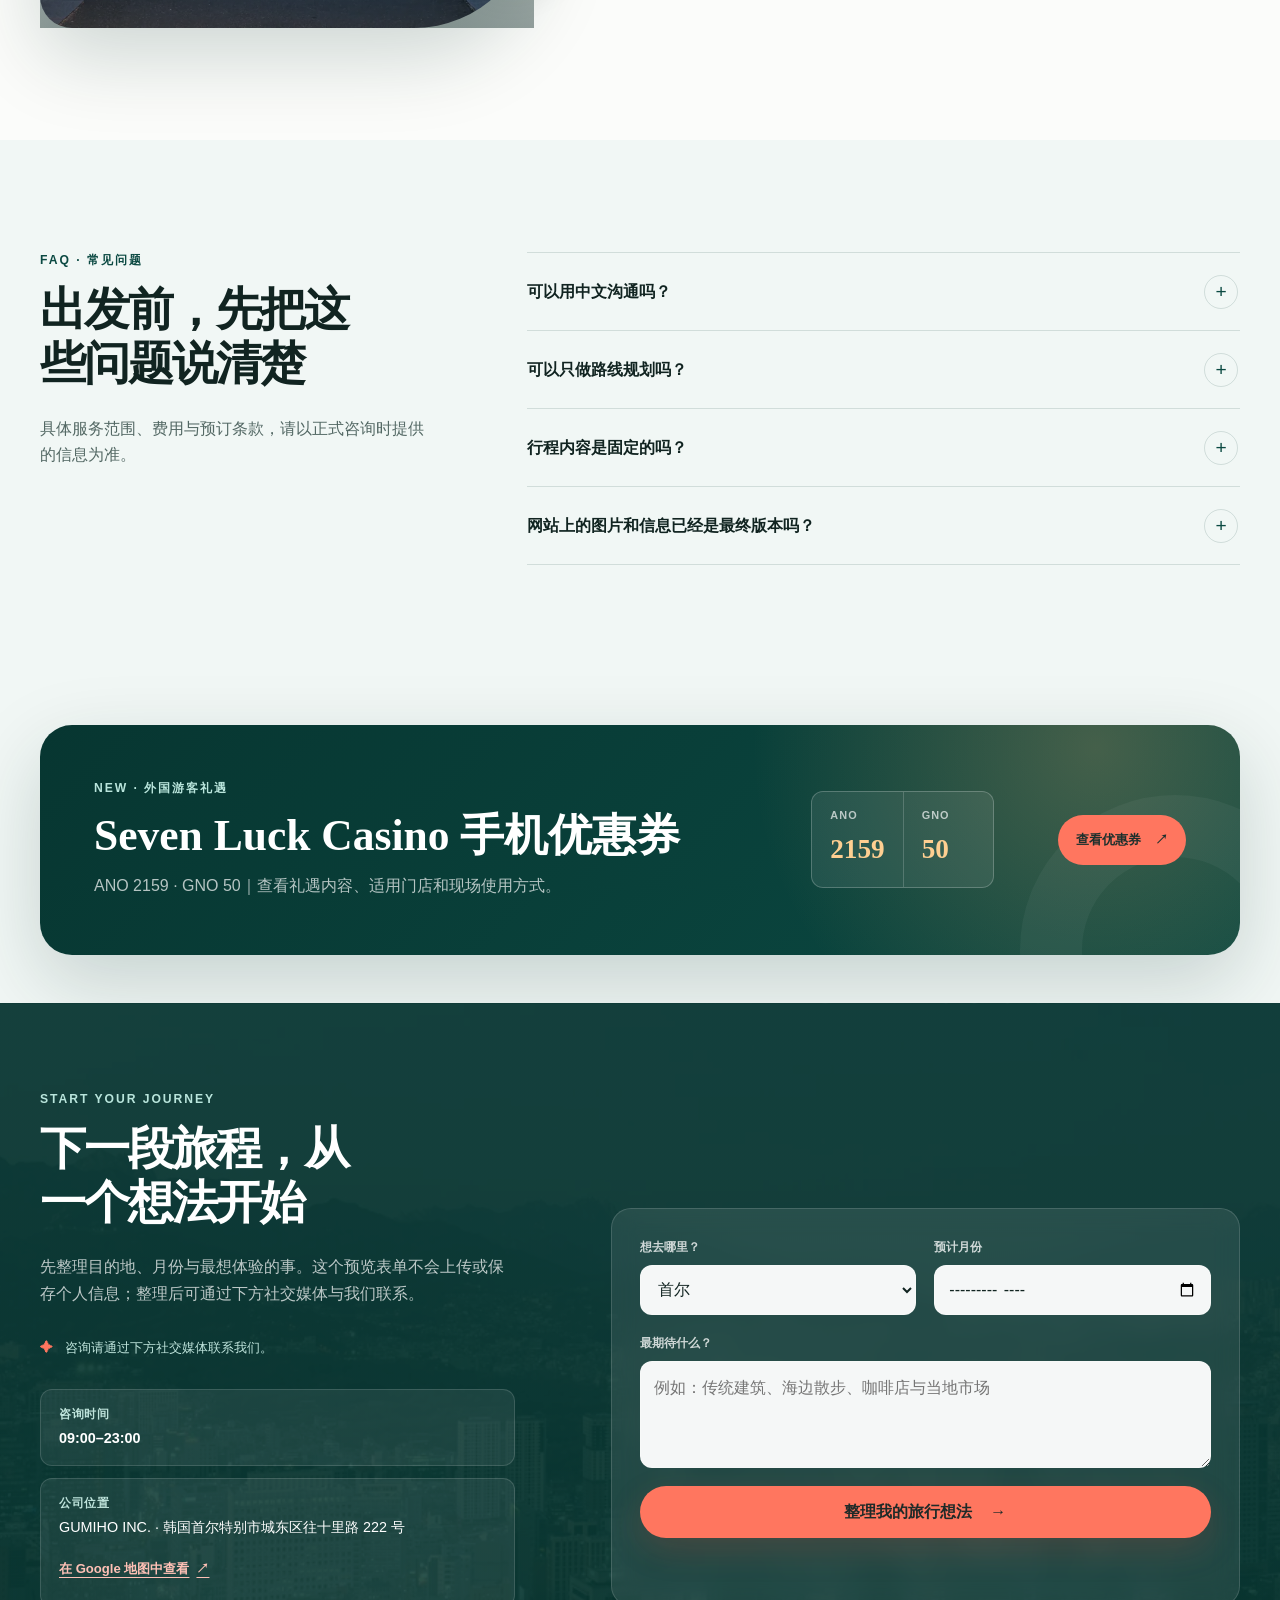
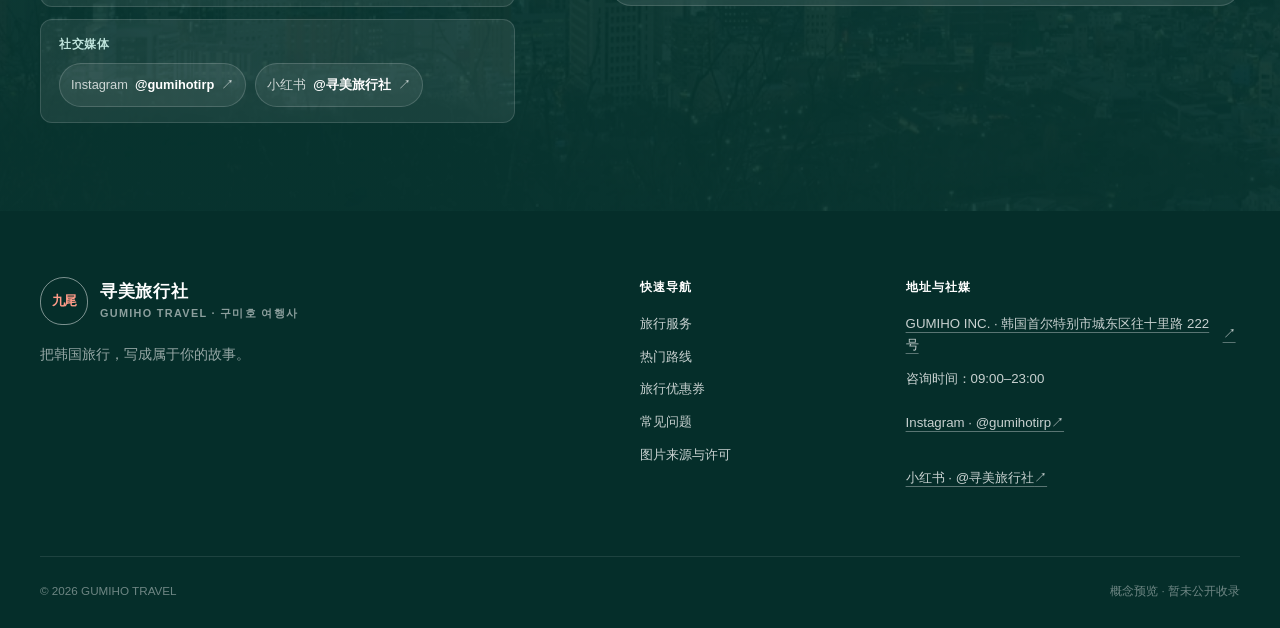
==== commit 256a4619: "Add Seven Luck casino coupon page" ====
--- a/index.html
+++ b/index.html
@@ -11,6 +11,7 @@
     <meta name="theme-color" content="#0b4942" />
     <title>寻美旅行社｜GUMIHO TRAVEL</title>
     <link rel="stylesheet" href="styles.css" />
+    <script src="coupon-translations.js" defer></script>
     <script src="script.js" defer></script>
   </head>
   <body>
@@ -29,6 +30,7 @@
         <nav class="desktop-nav" aria-label="主要导航" data-i18n-aria="mainNavigation">
           <a href="#services" data-i18n="navServices">旅行服务</a>
           <a href="#routes" data-i18n="navRoutes">热门路线</a>
+          <a href="seven-luck-casino-coupon.html" data-i18n="navCoupon">旅行优惠券</a>
           <a href="#process" data-i18n="navProcess">预约流程</a>
           <a href="#about" data-i18n="navAbout">关于我们</a>
           <a href="#faq" data-i18n="navFaq">常见问题</a>
@@ -65,6 +67,7 @@
       <nav class="mobile-menu" id="mobile-menu" aria-label="移动端导航" data-i18n-aria="mobileNavigation" hidden>
         <a href="#services" data-i18n="navServices">旅行服务</a>
         <a href="#routes" data-i18n="navRoutes">热门路线</a>
+        <a href="seven-luck-casino-coupon.html" data-i18n="navCoupon">旅行优惠券</a>
         <a href="#process" data-i18n="navProcess">预约流程</a>
         <a href="#about" data-i18n="navAbout">关于我们</a>
         <a href="#faq" data-i18n="navFaq">常见问题</a>
@@ -408,6 +411,26 @@
               <p data-i18n="faq4Answer">目前是概念预览。企业资料、服务条款与授权图片会在正式发布前完成核对与替换。</p>
             </details>
           </div>
+        </div>
+      </section>
+
+      <section class="section section--coupon-promo" aria-labelledby="coupon-promo-title">
+        <div class="container">
+          <a class="coupon-promo reveal" href="seven-luck-casino-coupon.html">
+            <div class="coupon-promo__copy">
+              <p class="eyebrow eyebrow--light" data-i18n="couponPromoEyebrow">NEW · 外国游客礼遇</p>
+              <h2 id="coupon-promo-title" data-i18n="couponPromoTitle">Seven Luck Casino 手机优惠券</h2>
+              <p data-i18n="couponPromoText">ANO 2159 · GNO 50｜查看礼遇内容、适用门店和现场使用方式。</p>
+            </div>
+            <div class="coupon-promo__code" aria-hidden="true">
+              <span>ANO <strong>2159</strong></span>
+              <span>GNO <strong>50</strong></span>
+            </div>
+            <span class="coupon-promo__cta">
+              <span data-i18n="couponPromoCta">查看优惠券</span>
+              <span aria-hidden="true">↗</span>
+            </span>
+          </a>
         </div>
       </section>
 
@@ -529,6 +552,7 @@
           <strong data-i18n="footerNavigate">快速导航</strong>
           <a href="#services" data-i18n="navServices">旅行服务</a>
           <a href="#routes" data-i18n="navRoutes">热门路线</a>
+          <a href="seven-luck-casino-coupon.html" data-i18n="navCoupon">旅行优惠券</a>
           <a href="#faq" data-i18n="navFaq">常见问题</a>
           <a href="ATTRIBUTIONS.md" data-i18n="footerCredits">图片来源与许可</a>
         </div>
--- a/styles.css
+++ b/styles.css
@@ -1166,12 +1166,130 @@
   color: var(--ink-soft);
 }
 
+.section--coupon-promo {
+  padding-block: 48px;
+  background: var(--paper-soft);
+}
+
+.coupon-promo {
+  position: relative;
+  display: grid;
+  min-height: 230px;
+  grid-template-columns: minmax(0, 1fr) auto auto;
+  gap: clamp(28px, 5vw, 64px);
+  align-items: center;
+  overflow: hidden;
+  padding: clamp(30px, 5vw, 54px);
+  border-radius: var(--radius-lg);
+  background:
+    radial-gradient(circle at 88% 10%, rgba(255, 183, 113, 0.24), transparent 32%),
+    linear-gradient(135deg, #073631, #0b4942);
+  color: var(--white);
+  box-shadow: var(--shadow-lg);
+}
+
+.coupon-promo::after {
+  position: absolute;
+  right: -90px;
+  bottom: -150px;
+  width: 310px;
+  height: 310px;
+  border: 62px solid rgba(255, 255, 255, 0.045);
+  border-radius: 50%;
+  content: "";
+  pointer-events: none;
+}
+
+.coupon-promo__copy {
+  position: relative;
+  z-index: 1;
+}
+
+.coupon-promo__copy h2 {
+  margin: 9px 0 0;
+  font-family: Georgia, "Times New Roman", "Noto Serif SC", serif;
+  font-size: clamp(1.8rem, 3.4vw, 3.25rem);
+  line-height: 1.12;
+}
+
+.coupon-promo__copy > p:last-child {
+  margin: 14px 0 0;
+  color: rgba(255, 255, 255, 0.7);
+}
+
+.coupon-promo__code {
+  position: relative;
+  z-index: 1;
+  display: grid;
+  grid-template-columns: 1fr 1fr;
+  overflow: hidden;
+  border: 1px solid rgba(255, 255, 255, 0.22);
+  border-radius: var(--radius-sm);
+  background: rgba(255, 255, 255, 0.08);
+}
+
+.coupon-promo__code span {
+  padding: 15px 18px;
+  color: rgba(255, 255, 255, 0.68);
+  font-size: 0.68rem;
+  font-weight: 850;
+  letter-spacing: 0.1em;
+}
+
+.coupon-promo__code span + span {
+  border-left: 1px solid rgba(255, 255, 255, 0.18);
+}
+
+.coupon-promo__code strong {
+  display: block;
+  margin-top: 2px;
+  color: #ffcf91;
+  font-family: Georgia, "Times New Roman", serif;
+  font-size: 1.7rem;
+  letter-spacing: 0;
+}
+
+.coupon-promo__cta {
+  position: relative;
+  z-index: 1;
+  display: inline-flex;
+  min-height: 50px;
+  align-items: center;
+  gap: 14px;
+  padding: 12px 18px;
+  border-radius: 999px;
+  background: var(--coral);
+  color: #1d302d;
+  font-size: 0.8rem;
+  font-weight: 900;
+  white-space: nowrap;
+}
+
+.coupon-promo:hover .coupon-promo__cta {
+  background: #ff9a87;
+  transform: translateY(-2px);
+}
+
 .section--contact {
   padding-block: 88px;
   background:
     linear-gradient(rgba(7, 54, 49, 0.92), rgba(7, 54, 49, 0.92)),
     var(--image-hero) center 58% / cover;
   color: var(--white);
+}
+
+@media (max-width: 800px) {
+  .coupon-promo {
+    grid-template-columns: 1fr;
+  }
+
+  .coupon-promo__code {
+    width: min(100%, 330px);
+  }
+
+  .coupon-promo__cta {
+    justify-self: start;
+  }
 }
 
 .contact-shell {
